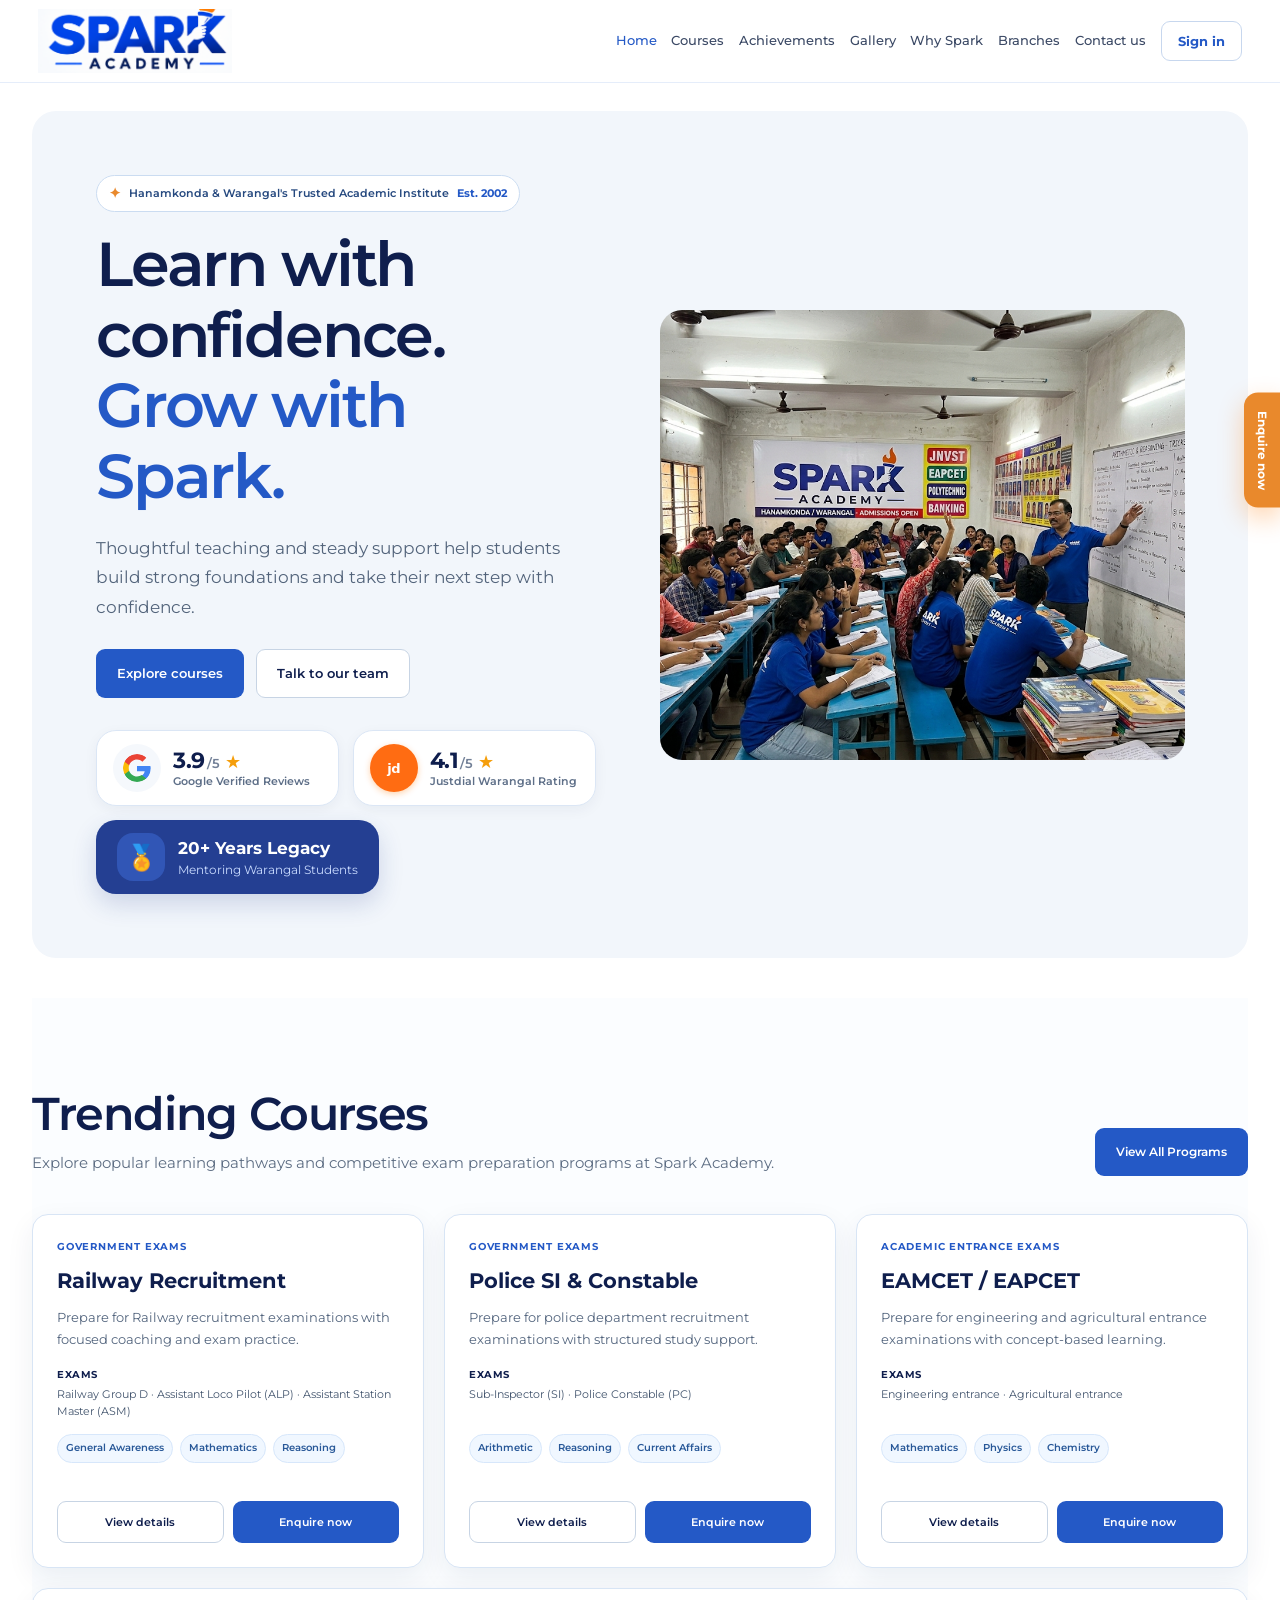
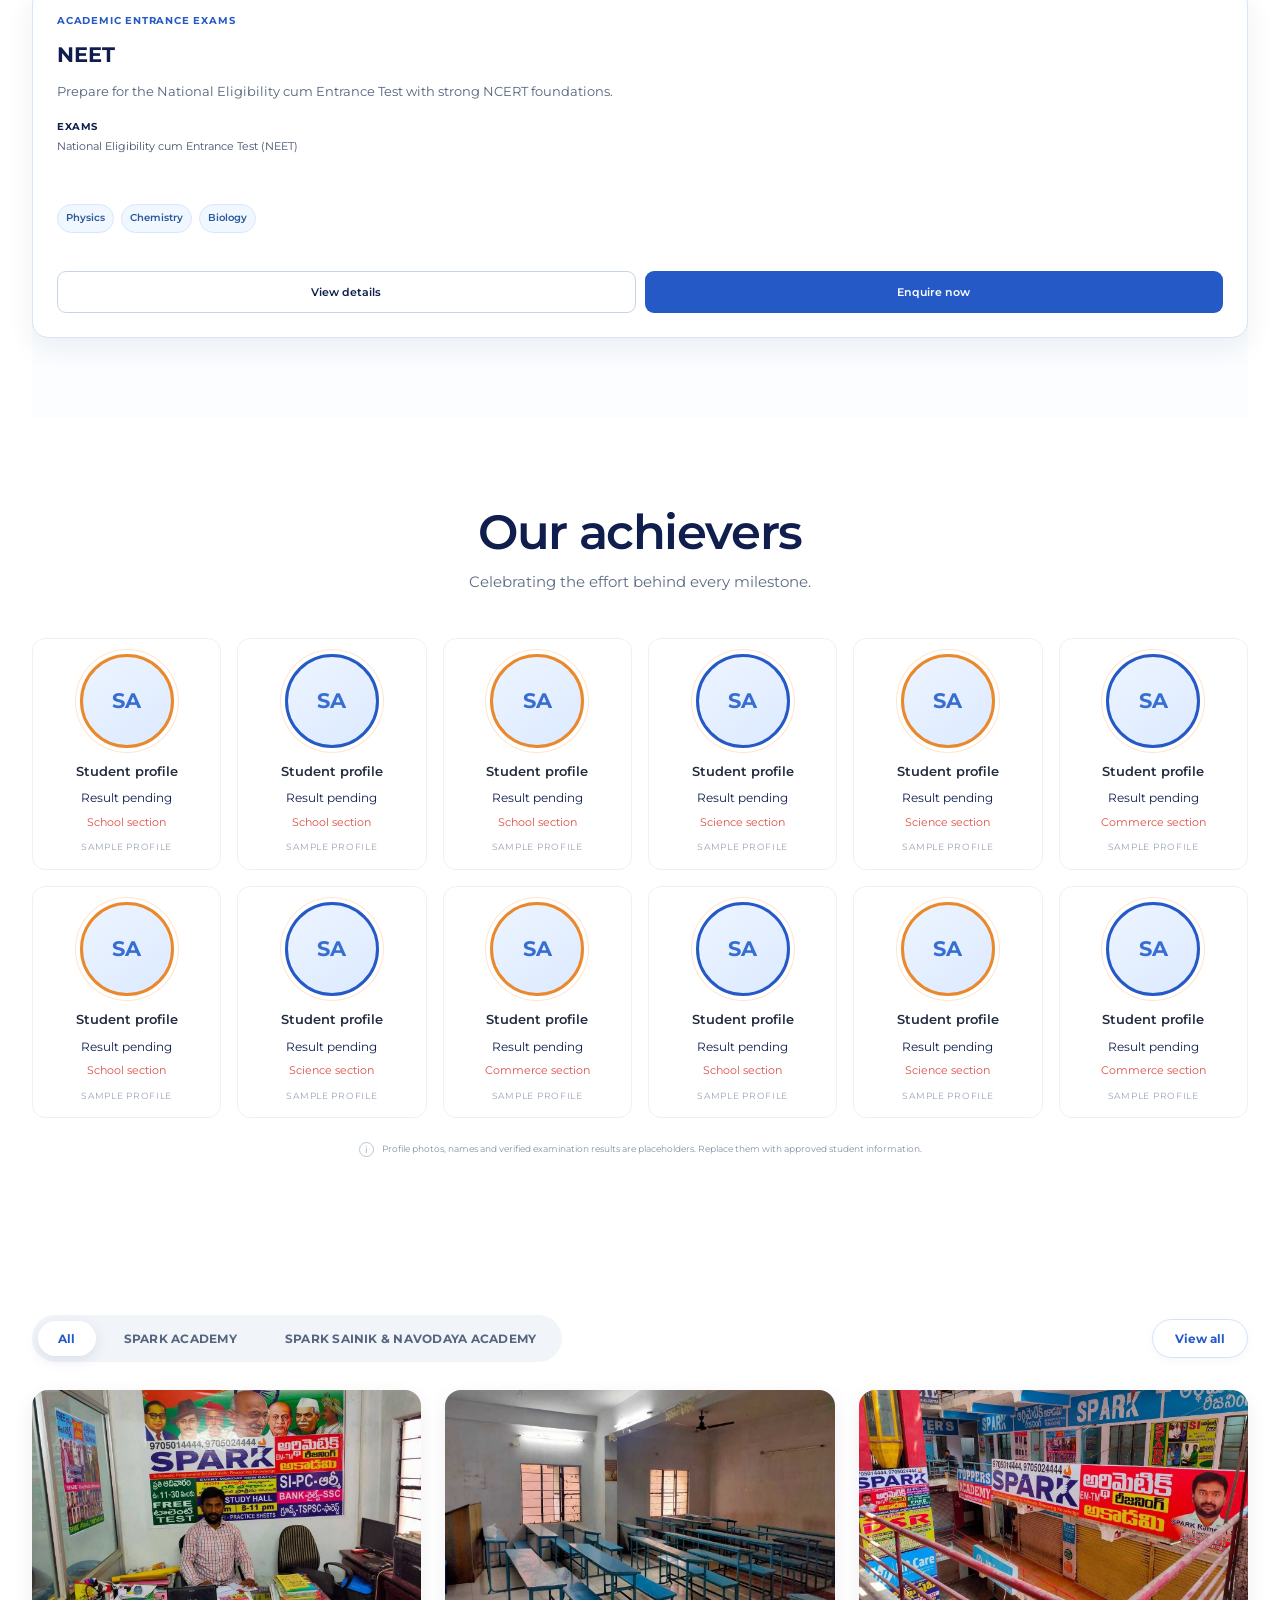
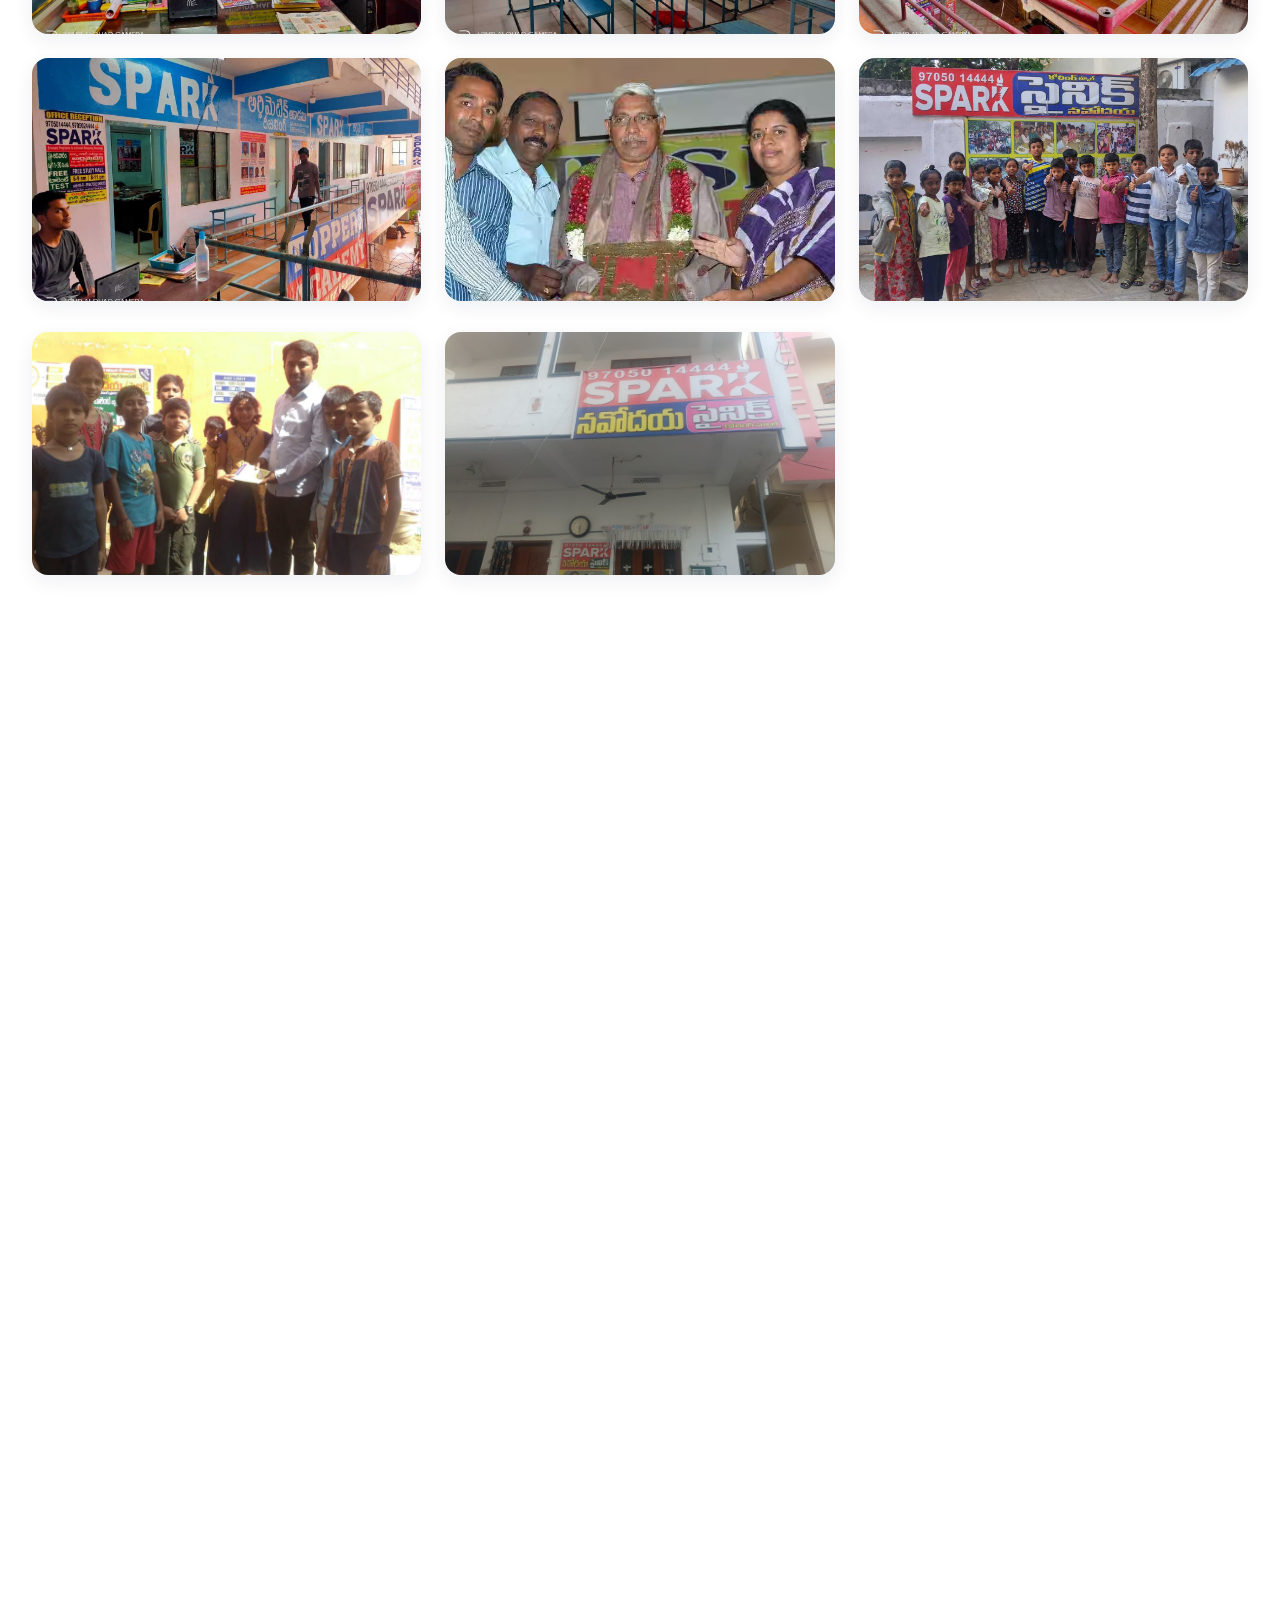
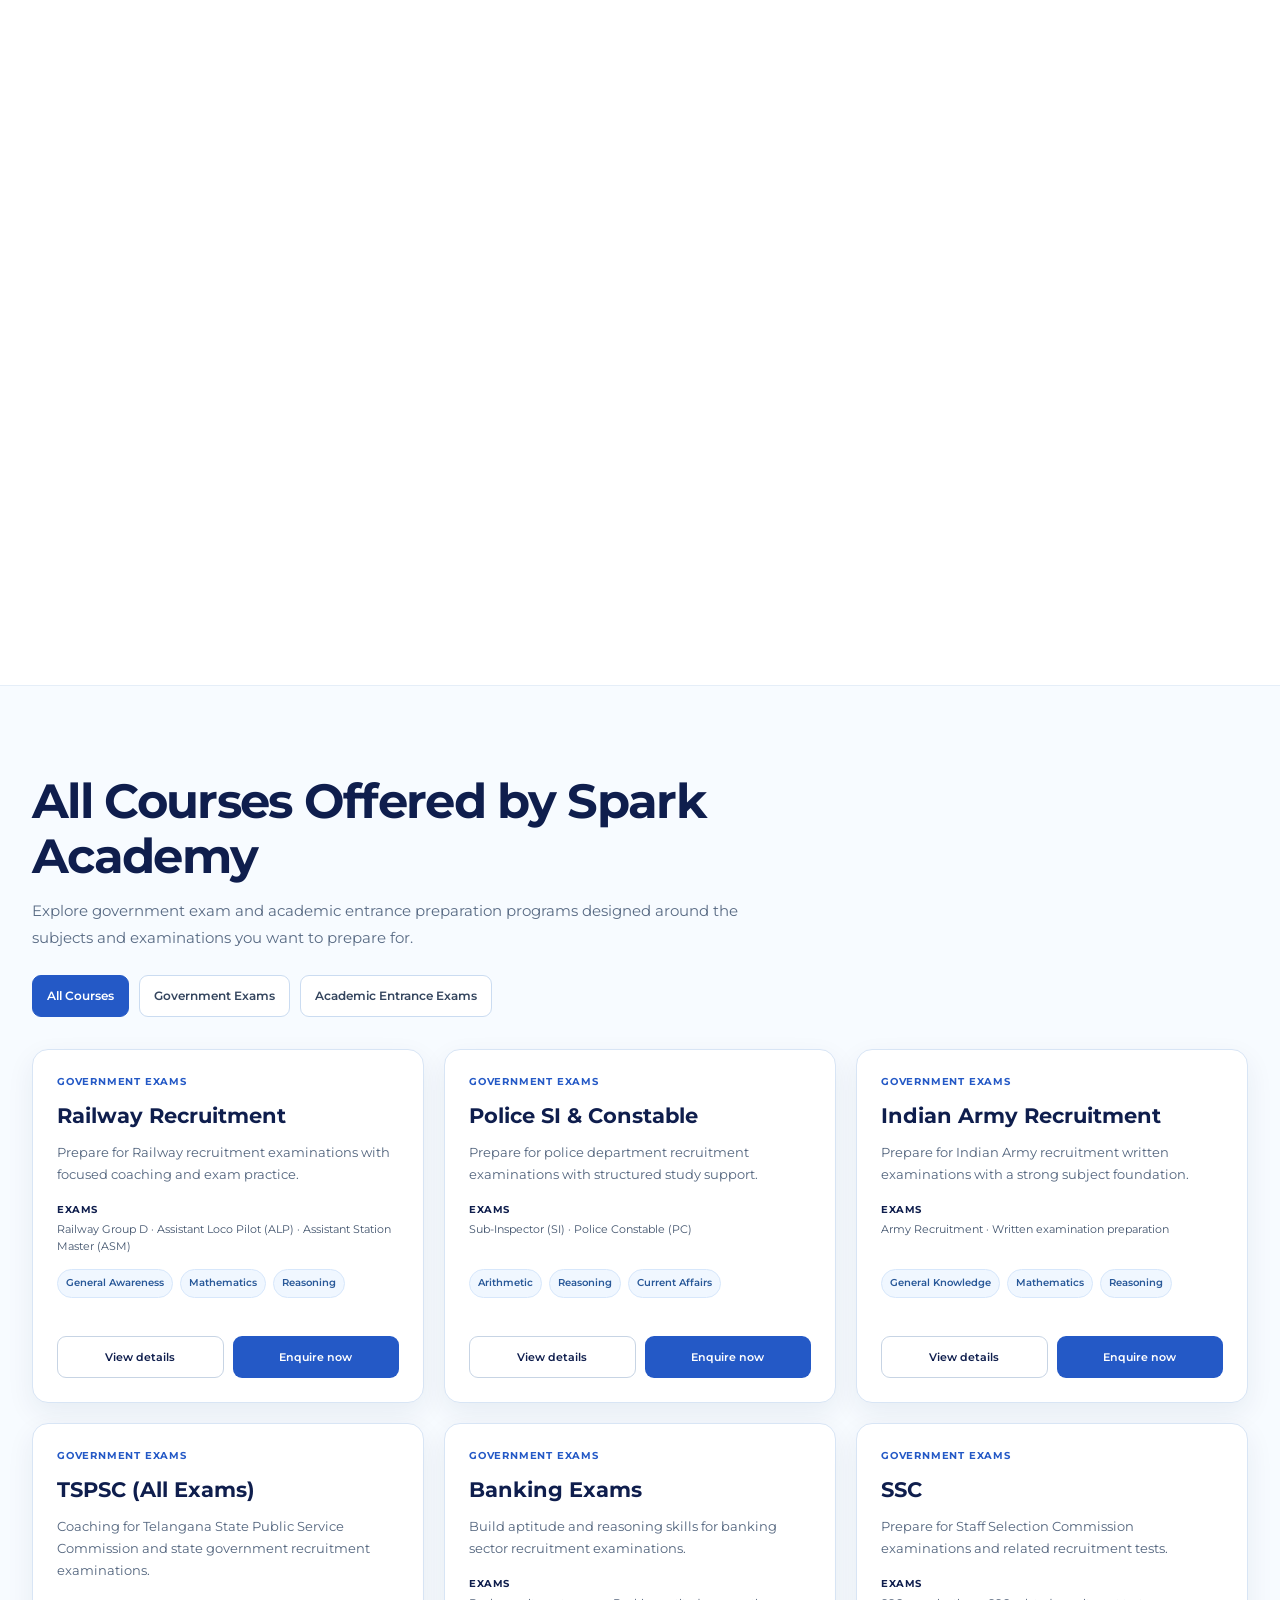
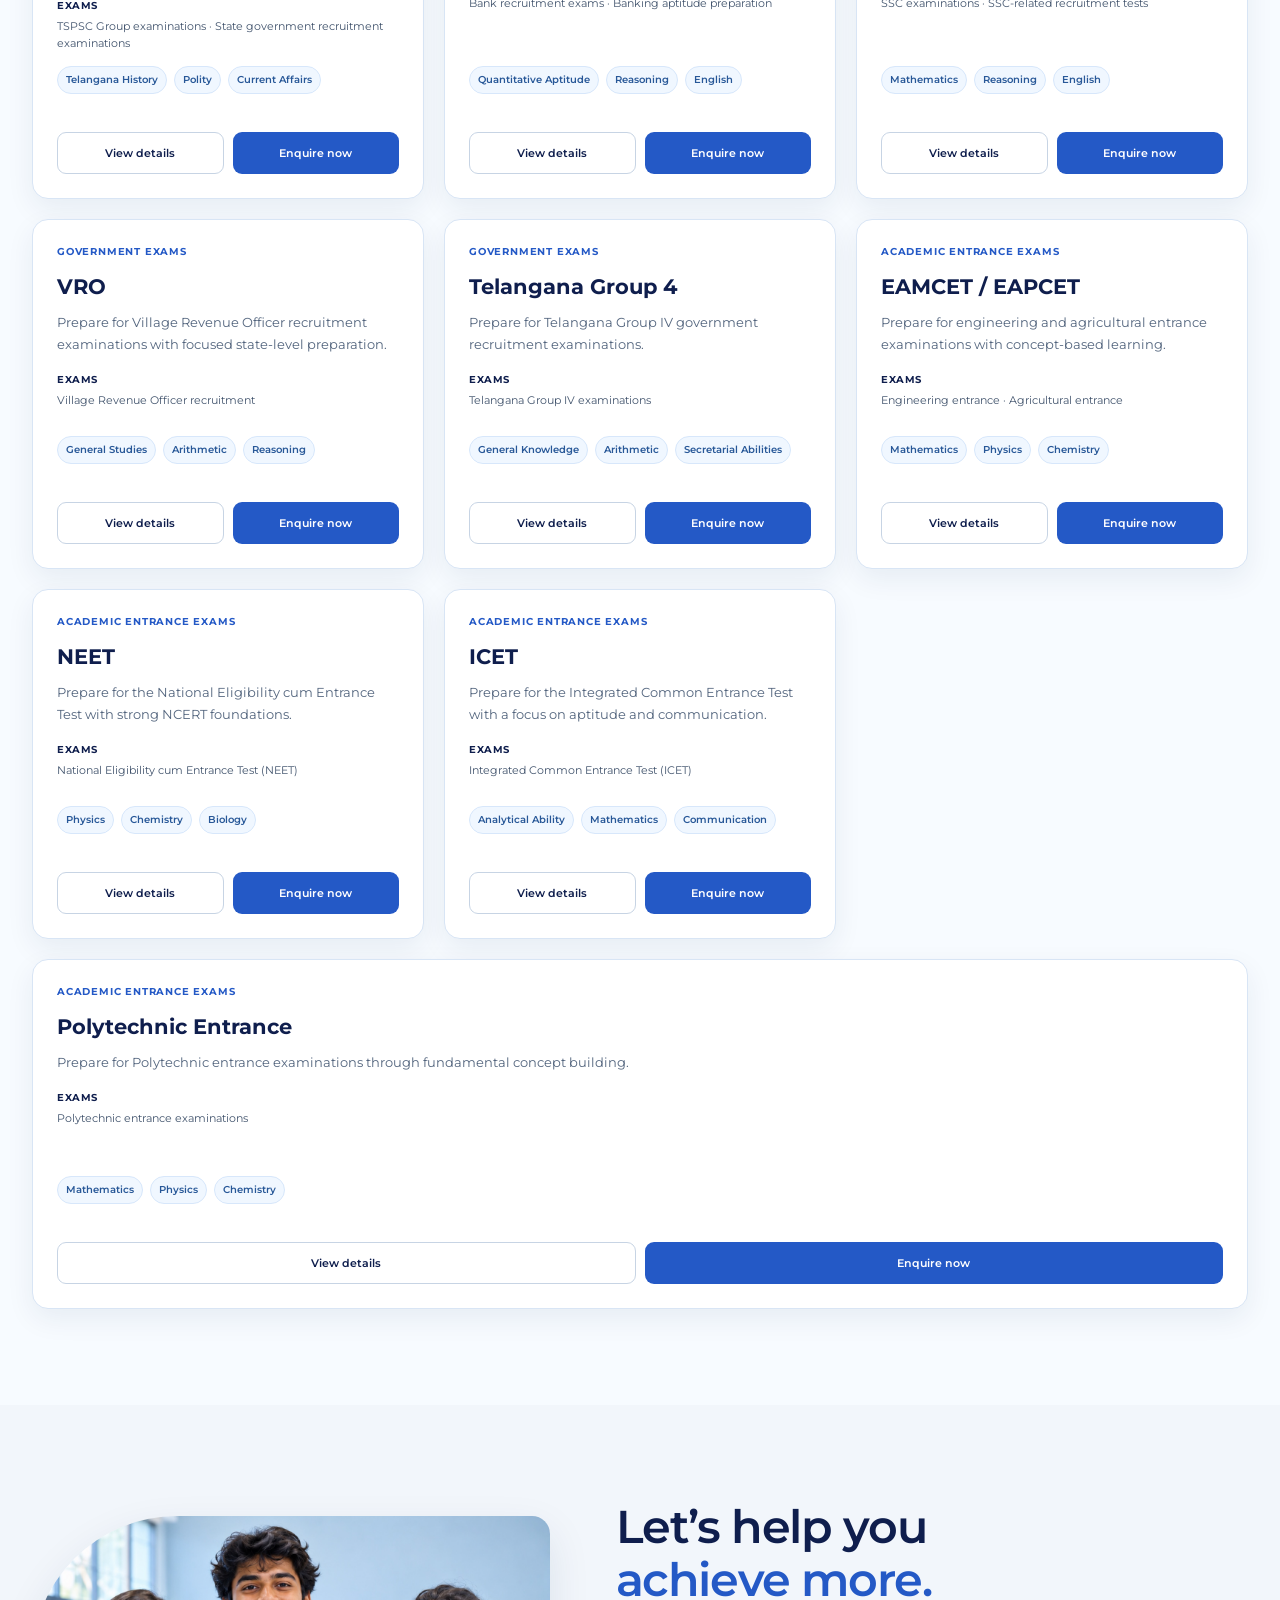
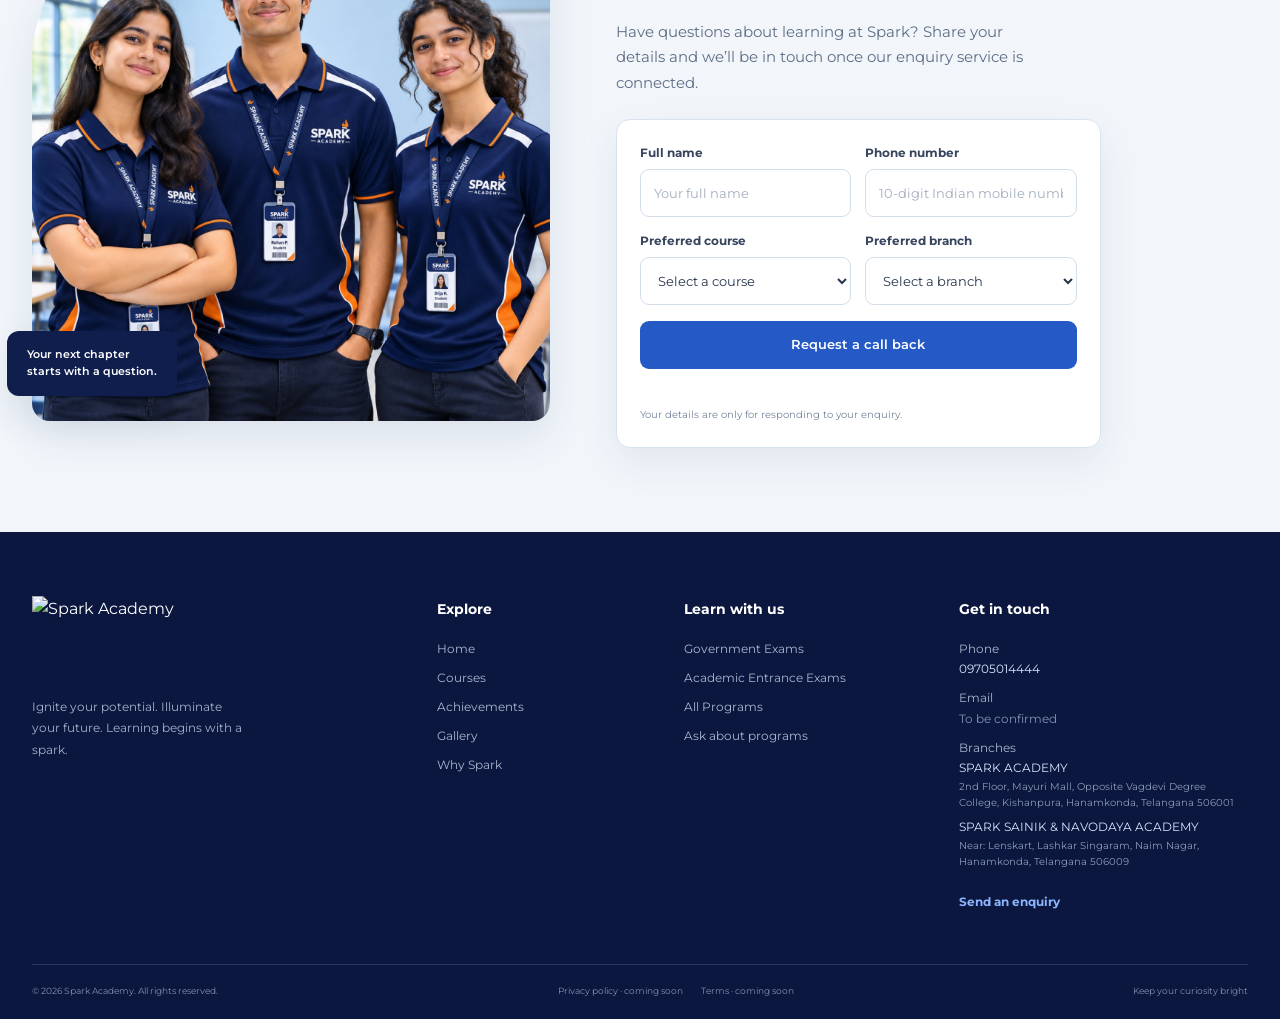
==== index.html @ 30a690b0 "Add files via upload" ====
<!doctype html>
<html lang="en">
  <head>
    <meta charset="UTF-8" />
    <meta name="viewport" content="width=device-width, initial-scale=1" />
    <meta name="theme-color" content="#ffffff" />
    <title>Spark Academy | Learn with Confidence</title>
    <meta name="description" content="Learn with confidence at Spark Academy. Explore student-focused learning options and connect with our team." />
    <meta property="og:title" content="Spark Academy | Learn with Confidence" />
    <meta property="og:description" content="A brighter path to learning starts here. Discover Spark Academy." />
    <meta property="og:type" content="website" />
    <meta property="og:image" content="assets/students.jpg" />
    <link rel="preconnect" href="https://fonts.googleapis.com" />
    <link rel="preconnect" href="https://fonts.gstatic.com" crossorigin />
    <link href="https://fonts.googleapis.com/css2?family=Montserrat:wght@400;500;600;700;800&display=swap" rel="stylesheet" />
    <link rel="icon" href="assets/favicon.png" type="image/png" />
    <link rel="stylesheet" href="styles.css" />
    <script type="application/ld+json">
      {"@context":"https://schema.org","@type":"EducationalOrganization","name":"Spark Academy","logo":"Spark_Academy_Logo_Kit/transparent.png","description":"An academy focused on student learning and academic growth."}
    </script>
  </head>
  <body>
    <a class="skip-link" href="#main">Skip to content</a>
    <header class="site-header" id="home">
      <div class="nav-wrap">
        <a class="brand" href="#home" aria-label="Spark Academy home"><img src="assets/spark-academy-logo.png" alt="Spark Academy" /></a>
        <button class="menu-toggle" type="button" aria-label="Open navigation" aria-expanded="false" aria-controls="primary-nav"><span></span><span></span><span></span></button>
        <nav class="primary-nav" id="primary-nav" aria-label="Primary navigation">
          <a href="#home" class="nav-link active">Home</a><a href="#courses" class="nav-link">Courses</a><a href="#achievements" class="nav-link">Achievements</a><a href="#gallery" class="nav-link">Gallery</a><a href="#why-spark" class="nav-link">Why Spark</a><a href="#branches" class="nav-link">Branches</a>
          <a href="#contact" class="nav-link">Contact us</a><a href="#" class="nav-signin">Sign in</a>
        </nav>
      </div>
    </header>

    <main id="main">
      <section class="hero section-shell" aria-labelledby="hero-title">
        <div class="hero-copy">
          <p class="home-trust-line"><span aria-hidden="true">✦</span> Hanamkonda &amp; Warangal's Trusted Academic Institute <strong>Est. 2002</strong></p>
          <h1 id="hero-title">Learn with confidence.<br /><span>Grow with Spark.</span></h1>
          <p class="hero-lede">Thoughtful teaching and steady support help students build strong foundations and take their next step with confidence.</p>
          <div class="hero-actions"><a class="button button-primary" href="#all-programs">Explore courses</a><a class="button button-secondary" href="#contact">Talk to our team</a></div>
          <div class="hero-social-proof">
            <div class="rating-badge" aria-label="Google reviews: 3.9 out of 5">
              <svg class="rating-icon" viewBox="0 0 24 24" width="26" height="26" aria-hidden="true">
                <path fill="#4285F4" d="M23.745 12.27c0-.7-.06-1.4-.19-2.07H12v4.51h6.6c-.29 1.52-1.14 2.8-2.4 3.65v3.03h3.88c2.27-2.09 3.665-5.17 3.665-9.12z"/>
                <path fill="#34A853" d="M12 24c3.24 0 5.95-1.08 7.93-2.92l-3.88-3.03c-1.08.72-2.45 1.16-4.05 1.16-3.12 0-5.77-2.1-6.72-4.93H1.25v3.13C3.26 21.36 7.33 24 12 24z"/>
                <path fill="#FBBC05" d="M5.28 14.28c-.25-.72-.38-1.49-.38-2.28s.13-1.56.38-2.28V6.59H1.25C.45 8.18 0 9.98 0 12s.45 3.82 1.25 5.41l4.03-3.13z"/>
                <path fill="#EA4335" d="M12 4.75c1.77 0 3.35.61 4.6 1.8l3.42-3.42C17.95 1.19 15.24 0 12 0 7.33 0 3.26 2.64 1.25 6.59l4.03 3.13c.95-2.83 3.6-4.97 6.72-4.97z"/>
              </svg>
              <div class="rating-details">
                <div class="rating-score-row">
                  <strong>3.9</strong><span class="rating-scale">/5</span>
                  <span class="rating-star">★</span>
                </div>
                <small>Google Verified Reviews</small>
              </div>
            </div>

            <div class="rating-badge" aria-label="Justdial rating: 4.1 out of 5">
              <span class="rating-icon jd-badge" aria-hidden="true">
                <span class="jd-text">jd</span>
              </span>
              <div class="rating-details">
                <div class="rating-score-row">
                  <strong>4.1</strong><span class="rating-scale">/5</span>
                  <span class="rating-star">★</span>
                </div>
                <small>Justdial Warangal Rating</small>
              </div>
            </div>
            <div class="legacy-badge" aria-label="20 plus years legacy mentoring Warangal students"><span class="legacy-icon" aria-hidden="true">🏅</span><div><strong>20+ Years Legacy</strong><small>Mentoring Warangal Students</small></div></div>
          </div>
        </div>
        <div class="hero-visual"><img class="hero-photo" src="assets/home-classroom.png" alt="Spark Academy teacher guiding students in a classroom" fetchpriority="high" /></div>
      </section>

      <section class="section section-courses" id="courses" aria-labelledby="courses-title">
        <div class="section-head"><div><h2 id="courses-title">Trending Courses</h2><p>Explore popular learning pathways and competitive exam preparation programs at Spark Academy.</p></div><a class="button button-primary course-view-all" href="#all-programs">View All Programs</a></div>
        <div class="course-grid" id="trending-courses" aria-live="polite"></div>
      </section>

      <section class="achievement-section" id="achievements" aria-labelledby="achievements-title">
        <div class="section"><div class="achievement-title"><h2 id="achievements-title">Our achievers</h2><p>Celebrating the effort behind every milestone.</p></div>
          <div class="achiever-grid">
            <article class="achiever-card"><span class="profile-placeholder">SA</span><strong>Student profile</strong><span class="result-placeholder">Result pending</span><small>School section</small><em>Sample profile</em></article>
            <article class="achiever-card"><span class="profile-placeholder">SA</span><strong>Student profile</strong><span class="result-placeholder">Result pending</span><small>School section</small><em>Sample profile</em></article>
            <article class="achiever-card"><span class="profile-placeholder">SA</span><strong>Student profile</strong><span class="result-placeholder">Result pending</span><small>School section</small><em>Sample profile</em></article>
            <article class="achiever-card"><span class="profile-placeholder">SA</span><strong>Student profile</strong><span class="result-placeholder">Result pending</span><small>Science section</small><em>Sample profile</em></article>
            <article class="achiever-card"><span class="profile-placeholder">SA</span><strong>Student profile</strong><span class="result-placeholder">Result pending</span><small>Science section</small><em>Sample profile</em></article>
            <article class="achiever-card"><span class="profile-placeholder">SA</span><strong>Student profile</strong><span class="result-placeholder">Result pending</span><small>Commerce section</small><em>Sample profile</em></article>
            <article class="achiever-card"><span class="profile-placeholder">SA</span><strong>Student profile</strong><span class="result-placeholder">Result pending</span><small>School section</small><em>Sample profile</em></article>
            <article class="achiever-card"><span class="profile-placeholder">SA</span><strong>Student profile</strong><span class="result-placeholder">Result pending</span><small>Science section</small><em>Sample profile</em></article>
            <article class="achiever-card"><span class="profile-placeholder">SA</span><strong>Student profile</strong><span class="result-placeholder">Result pending</span><small>Commerce section</small><em>Sample profile</em></article>
            <article class="achiever-card"><span class="profile-placeholder">SA</span><strong>Student profile</strong><span class="result-placeholder">Result pending</span><small>School section</small><em>Sample profile</em></article>
            <article class="achiever-card"><span class="profile-placeholder">SA</span><strong>Student profile</strong><span class="result-placeholder">Result pending</span><small>Science section</small><em>Sample profile</em></article>
            <article class="achiever-card"><span class="profile-placeholder">SA</span><strong>Student profile</strong><span class="result-placeholder">Result pending</span><small>Commerce section</small><em>Sample profile</em></article>
          </div><p class="data-note"><span>i</span> Profile photos, names and verified examination results are placeholders. Replace them with approved student information.</p>
        </div>
      </section>

      <section class="section gallery-section" id="gallery" aria-label="Spark Academy gallery">
        <div class="gallery-toolbar"><div class="gallery-filters" role="group" aria-label="Filter gallery"><button class="filter-button active" data-filter="all">All</button><button class="filter-button" data-filter="spark-academy">SPARK ACADEMY</button><button class="filter-button" data-filter="sainik-navodaya">SPARK SAINIK &amp; NAVODAYA ACADEMY</button></div><button class="view-all-gallery" type="button" data-filter="all" aria-label="View all gallery images">View all</button></div>
        <div class="gallery-grid gallery-branch-grid">
          <button class="gallery-item" data-category="spark-academy" data-image="assets/Gallery/SA/1.avif" data-caption="Spark Academy"><img src="assets/Gallery/SA/1.avif" alt="Spark Academy gallery image 1" loading="lazy" /></button>
          <button class="gallery-item" data-category="spark-academy" data-image="assets/Gallery/SA/2.avif" data-caption="Spark Academy"><img src="assets/Gallery/SA/2.avif" alt="Spark Academy gallery image 2" loading="lazy" /></button>
          <button class="gallery-item" data-category="spark-academy" data-image="assets/Gallery/SA/3.jpg" data-caption="Spark Academy"><img src="assets/Gallery/SA/3.jpg" alt="Spark Academy gallery image 3" loading="lazy" /></button>
          <button class="gallery-item" data-category="spark-academy" data-image="assets/Gallery/SA/4.avif" data-caption="Spark Academy"><img src="assets/Gallery/SA/4.avif" alt="Spark Academy gallery image 4" loading="lazy" /></button>
          <button class="gallery-item" data-category="spark-academy" data-image="assets/Gallery/SA/5.avif" data-caption="Spark Academy"><img src="assets/Gallery/SA/5.avif" alt="Spark Academy gallery image 5" loading="lazy" /></button>
          <button class="gallery-item" data-category="sainik-navodaya" data-image="assets/Gallery/SN/1.avif" data-caption="Spark Sainik &amp; Navodaya Academy"><img src="assets/Gallery/SN/1.avif" alt="Spark Sainik and Navodaya Academy gallery image 1" loading="lazy" /></button>
          <button class="gallery-item" data-category="sainik-navodaya" data-image="assets/Gallery/SN/2.avif" data-caption="Spark Sainik &amp; Navodaya Academy"><img src="assets/Gallery/SN/2.avif" alt="Spark Sainik and Navodaya Academy gallery image 2" loading="lazy" /></button>
          <button class="gallery-item" data-category="sainik-navodaya" data-image="assets/Gallery/SN/3.avif" data-caption="Spark Sainik &amp; Navodaya Academy"><img src="assets/Gallery/SN/3.avif" alt="Spark Sainik and Navodaya Academy gallery image 3" loading="lazy" /></button>
        </div>
      </section>

      <section class="section why-section" id="why-spark" aria-labelledby="why-title">
        <div class="why-photo-wrap"><img src="assets/classroom.jpg" alt="An Indian teacher helping students work through a lesson" loading="lazy" /><div class="photo-caption"><div><strong>Learning, together</strong><small>Space to ask. Support to grow.</small></div></div><div class="photo-outline" aria-hidden="true"></div></div>
        <div class="why-copy"><h2 id="why-title">Why Choose<br /><em>Spark Academy?</em></h2><p class="why-lede">Learning works best when students feel supported. We make space for questions, clear explanations, and progress that lasts. Academy-specific details can be added as they are confirmed.</p><div class="feature-grid"><article><div><h3>Experienced faculty</h3><p>Guidance from educators who care about every learner.</p></div></article><article><div><h3>Student-focused learning</h3><p>Space for different questions, strengths and goals.</p></div></article><article><div><h3>Concept-led teaching</h3><p>Build understanding that lasts beyond the classroom.</p></div></article><article><div><h3>Individual attention</h3><p>Encouragement to keep moving, one step at a time.</p></div></article><article><div><h3>Regular assessments</h3><p>Thoughtful check-ins that help learners see progress.</p></div></article><article><div><h3>Performance tracking</h3><p>Keep learning goals and progress in view.</p></div></article><article><div><h3>Supportive environment</h3><p>A welcoming community where students can thrive.</p></div></article><article><div><h3>Focus on student success</h3><p>Encouragement for each learner's next step.</p></div></article></div><a class="button button-primary" href="#contact">Discover our academy</a></div>
      </section>

      <section class="branches-section" id="branches" aria-labelledby="branches-title"><div class="section branches-inner"><div class="section-head"><div><h2 id="branches-title">Find your Spark</h2><p>Select a branch to view its address, hours, phone number and directions.</p></div></div>
        <div class="branch-layout"><div class="map-card"><iframe id="branch-map" title="Map for SPARK ACADEMY, Hanamkonda" src="https://maps.google.com/maps?q=SPARK+ACADEMY%2C+2nd+Floor%2C+Mayuri+Mall%2C+Opposite+Vagdevi+Degree+College%2C+Kishanpura%2C+Hanamkonda%2C+Telangana+506001&amp;t=&amp;z=17&amp;ie=UTF8&amp;iwloc=&amp;output=embed" loading="lazy" referrerpolicy="no-referrer-when-downgrade" allowfullscreen></iframe><div class="map-label"><small id="map-branch-kicker">BRANCH 01</small><strong id="map-branch-name">SPARK ACADEMY</strong></div><a class="map-overlay-note" id="map-link" href="https://maps.app.goo.gl/TscFoT3Ga7LkWBci8" target="_blank" rel="noopener noreferrer" title="Open SPARK ACADEMY in Google Maps"><span class="map-dot"></span><span id="map-address">2nd Floor, Mayuri Mall, Hanamkonda</span> <span style="margin-left:4px">↗</span></a></div>
          <div class="branch-details"><div class="branch-tabs" role="tablist" aria-label="Choose a branch"><button class="branch-tab active" id="branch-tab-1" role="tab" aria-selected="true" aria-controls="branch-panel" data-branch="0"><span>01</span> SPARK ACADEMY</button><button class="branch-tab" id="branch-tab-2" role="tab" aria-selected="false" aria-controls="branch-panel" data-branch="1"><span>02</span> SPARK SAINIK &amp; NAVODAYA ACADEMY</button></div><div class="branch-panel" id="branch-panel" role="tabpanel" aria-labelledby="branch-tab-1"><span class="branch-label">Selected location</span><h3 id="branch-name">SPARK ACADEMY</h3><p class="branch-address" id="branch-address">2nd Floor, Mayuri Mall, Opposite Vagdevi Degree College, Kishanpura, Hanamkonda, Telangana 506001</p><div class="branch-meta"><div><div><small>Phone</small><strong id="branch-phone">09705014444</strong></div></div><div><div><small>Hours</small><strong id="branch-hours">6:00 PM – 8:30 PM</strong></div></div><div><div><small>Facilities</small><strong id="branch-facilities">Classroom Coaching, Entrance Exam Preparation &amp; Guidance</strong></div></div></div><div class="branch-actions"><a class="button button-primary" id="directions-link" href="https://maps.app.goo.gl/TscFoT3Ga7LkWBci8" target="_blank" rel="noopener noreferrer">Get directions</a><a class="text-link" id="branch-call-link" href="tel:+919705014444">Call this branch</a></div><p class="placeholder-note">Hours and contact details are shown as supplied by Spark Academy.</p></div></div>
        </div></div></section>

      <section class="all-programs-section" id="all-programs" aria-labelledby="all-programs-title"><div class="section"><div class="all-programs-head"><h2 id="all-programs-title">All Courses Offered by Spark Academy</h2><p>Explore government exam and academic entrance preparation programs designed around the subjects and examinations you want to prepare for.</p><div class="course-filters" role="group" aria-label="Filter courses"><button class="course-filter active" data-course-filter="all">All Courses</button><button class="course-filter" data-course-filter="Government Exams">Government Exams</button><button class="course-filter" data-course-filter="Academic Entrance Exams">Academic Entrance Exams</button></div></div><div class="course-grid all-course-grid" id="all-courses" aria-live="polite"></div></div></section>

      <section class="contact-section" id="contact" aria-labelledby="contact-title"><div class="section contact-inner"><div class="contact-visual"><img src="assets/contact-students.jpg?v=2" alt="Two female students and one male student wearing Spark Academy navy uniforms with orange trim and chest logos" loading="lazy" /><div class="contact-quote"><p>Your next chapter<br />starts with a question.</p></div></div><div class="contact-content"><h2 id="contact-title">Let’s help you<br /><em>achieve more.</em></h2><p>Have questions about learning at Spark? Share your details and we’ll be in touch once our enquiry service is connected.</p><form id="enquiry-form" novalidate>
          <label class="field"><span>Full name</span><input type="text" name="name" placeholder="Your full name" autocomplete="name" required minlength="2" /></label>
          <label class="field"><span>Phone number</span><input type="tel" name="phone" placeholder="10-digit Indian mobile number" autocomplete="tel" inputmode="tel" required /></label>
          <label class="field"><span>Preferred course</span><select name="course" id="preferred-course" required><option value="">Select a course</option></select></label>
          <label class="field"><span>Preferred branch</span><select name="branch" required><option value="">Select a branch</option><option value="spark-academy">SPARK ACADEMY · Mayuri Mall</option><option value="sainik-navodaya">SPARK SAINIK &amp; NAVODAYA ACADEMY · Naim Nagar</option></select></label>
          <button class="button button-primary submit-button" type="submit"><span>Request a call back</span></button><p class="form-status" id="form-status" role="status" aria-live="polite"></p><small class="form-privacy">Your details are only for responding to your enquiry.</small>
        </form></div></div></section>
    </main>

    <footer class="site-footer"><div class="footer-main section"><div class="footer-brand"><a href="#home"><img src="Spark_Academy_Logo_Kit/Invert-transparent.png" alt="Spark Academy" /></a><p>Ignite your potential. Illuminate your future. Learning begins with a spark.</p></div><div class="footer-col"><h3>Explore</h3><a href="#home">Home</a><a href="#courses">Courses</a><a href="#achievements">Achievements</a><a href="#gallery">Gallery</a><a href="#why-spark">Why Spark</a></div><div class="footer-col"><h3>Learn with us</h3><a href="#all-programs">Government Exams</a><a href="#all-programs">Academic Entrance Exams</a><a href="#all-programs">All Programs</a><a href="#contact">Ask about programs</a></div><div class="footer-col footer-contact"><h3>Get in touch</h3><p>Phone <span><a href="tel:+919705014444">09705014444</a></span></p><p>Email <span>To be confirmed</span></p><p>Branches <span><a href="https://maps.app.goo.gl/TscFoT3Ga7LkWBci8" target="_blank" rel="noopener noreferrer">SPARK ACADEMY</a><small>2nd Floor, Mayuri Mall, Opposite Vagdevi Degree College, Kishanpura, Hanamkonda, Telangana 506001</small><a href="https://maps.app.goo.gl/YpjZ6mbHEwefvYYW9" target="_blank" rel="noopener noreferrer">SPARK SAINIK &amp; NAVODAYA ACADEMY</a><small>Near: Lenskart, Lashkar Singaram, Naim Nagar, Hanamkonda, Telangana 506009</small></span></p><a class="footer-enquire" href="#contact">Send an enquiry</a></div></div><div class="footer-bottom section"><span>© <span id="copyright-year">2026</span> Spark Academy. All rights reserved.</span><div><a href="#contact" title="Privacy policy details to be added">Privacy policy · coming soon</a><a href="#contact" title="Terms and conditions to be added">Terms · coming soon</a></div><span class="footer-tagline">Keep your curiosity bright</span></div></footer>

    <a class="floating-enquire" href="#contact" aria-label="Enquire with Spark Academy">Enquire now</a>
    <div class="lightbox" id="lightbox" aria-hidden="true"><button class="lightbox-close" aria-label="Close image viewer">×</button><button class="lightbox-prev" aria-label="Previous image">‹</button><figure><img src="" alt="" /><figcaption></figcaption></figure><button class="lightbox-next" aria-label="Next image">›</button></div>
    <script src="course-data.js"></script>
    <script src="script.js?v=5" defer></script>
  </body>
</html>
---- styles.css ----
:root{--blue:#1565ff;--blue2:#3b82f6;--navy:#0f1e4d;--ink:#172340;--muted:#65728e;--orange:#ff7a00;--pale:#eaf3ff;--line:#dce7f8;--white:#fff;--shadow:0 20px 60px rgba(15,30,77,.1);--font:'Montserrat',sans-serif}*{box-sizing:border-box}html{scroll-behavior:smooth;scroll-padding-top:88px;overflow-x:clip}body{margin:0;background:#fff;color:var(--ink);font:400 15px/1.7 var(--font);overflow-x:hidden}img{max-width:100%;display:block}a{color:inherit;text-decoration:none}button,input,select{font:inherit}.section,.section-shell{width:min(1180px,calc(100% - 56px));margin-inline:auto}.skip-link{position:absolute;top:-60px;left:20px;background:var(--navy);color:white;padding:10px 16px;z-index:100}.skip-link:focus{top:10px}.site-header{position:sticky;top:0;z-index:30;background:rgba(255,255,255,.94);backdrop-filter:blur(16px);border-bottom:1px solid rgba(220,231,248,.75)}.nav-wrap{width:min(1300px,calc(100% - 48px));height:82px;margin:auto;display:flex;align-items:center;justify-content:space-between}.brand img{width:196px;height:auto}.primary-nav{display:flex;align-items:center;gap:clamp(15px,2.2vw,32px)}.nav-link{font-size:12px;font-weight:600;color:#3b4965;transition:color .2s}.nav-link:hover,.nav-link.active{color:var(--blue)}.nav-contact{background:var(--blue);color:#fff;border-radius:999px;padding:12px 18px;font-size:12px;font-weight:700;box-shadow:0 8px 18px rgba(21,101,255,.2)}.nav-contact span{margin-left:8px}.menu-toggle{display:none;border:0;background:transparent;padding:10px}.hero{min-height:640px;position:relative;display:grid;grid-template-columns:.93fr 1.07fr;align-items:center;padding-top:55px;padding-bottom:84px}.hero-copy{position:relative;z-index:2;padding:14px 0 30px}.eyebrow{display:inline-flex;gap:9px;align-items:center;color:var(--blue);font-size:10px;letter-spacing:.13em;text-transform:uppercase;font-weight:700}.eyebrow-dot{width:7px;height:7px;border-radius:50%;background:var(--orange);box-shadow:0 0 0 5px rgba(255,122,0,.12)}h1,h2,h3,p{margin-top:0}.hero h1{font-size:clamp(42px,5.25vw,68px);line-height:1.13;letter-spacing:-.055em;margin:22px 0 20px;color:var(--navy);font-weight:700}.hero h1 span{color:var(--blue)}.hero-lede{max-width:525px;color:#56637c;line-height:1.9;font-size:14px}.hero-actions{display:flex;gap:12px;align-items:center;margin-top:28px}.button{display:inline-flex;align-items:center;justify-content:center;gap:14px;border:1px solid transparent;border-radius:999px;padding:14px 21px;min-height:48px;font-size:11px;font-weight:700;transition:transform .2s,box-shadow .2s,background .2s;cursor:pointer}.button:hover{transform:translateY(-2px);box-shadow:0 12px 22px rgba(15,30,77,.14)}.button-primary{background:var(--blue);color:#fff;box-shadow:0 8px 20px rgba(21,101,255,.18)}.button-primary:hover{background:#0754ee}.button-secondary{border-color:var(--line);background:#fff;color:var(--navy)}.button-white{background:#fff;color:var(--navy)}.hero-points{display:flex;gap:24px;margin-top:34px;color:#62708a;font-size:10px;font-weight:600}.hero-points>div{display:flex;align-items:center;gap:8px}.point-icon{color:var(--blue);font-size:15px}.point-icon.orange{color:var(--orange)}.hero-visual{height:460px;position:relative;margin-left:-15px}.hero-photo{position:absolute;right:0;top:12px;width:100%;height:420px;object-fit:cover;object-position:center;border-radius:180px 24px 120px 24px;box-shadow:var(--shadow)}.hero-visual:before{content:"";position:absolute;inset:-24px -25px 5px 65px;border:1px solid #cfe0ff;border-radius:190px 28px 130px 28px;transform:rotate(2deg)}.hero-sun{position:absolute;right:-30px;top:-12px;width:96px;height:96px;border-radius:50%;background:linear-gradient(140deg,#ffdfb9,#fff3e6);z-index:-1}.hero-sticker{position:absolute;top:38px;left:18px;width:134px;padding:14px 12px;background:#fff;border-radius:16px;box-shadow:0 12px 34px rgba(15,30,77,.15);transform:rotate(-5deg);text-align:center}.hero-sticker img{width:100px;margin:auto auto 7px}.hero-sticker span{display:block;font-size:8px;letter-spacing:.06em;color:var(--navy);font-weight:700}.hero-note{position:absolute;right:-15px;bottom:16px;display:flex;gap:11px;align-items:center;background:#fff;border:1px solid var(--line);border-radius:15px;padding:13px 17px;box-shadow:0 12px 35px rgba(15,30,77,.12)}.note-mark{background:#fff4e9;color:var(--orange);border-radius:10px;padding:8px 10px}.hero-note strong,.hero-note small{display:block}.hero-note strong{font-size:10px}.hero-note small{font-size:8px;color:var(--muted);margin-top:2px}.hero-bottom{position:absolute;bottom:20px;left:0;right:0;display:flex;justify-content:space-between;color:#8793a8;text-transform:uppercase;letter-spacing:.14em;font-size:8px}.hero-bottom b{color:var(--orange);font-size:14px;margin-left:7px}.intro-strip{background:#f6f9ff;border-block:1px solid #eaf0fb}.strip-inner{min-height:80px;width:min(900px,calc(100% - 50px));margin:auto;display:flex;align-items:center;justify-content:space-between;gap:16px}.strip-inner p{margin:0;color:#45516c;font-size:12px;font-weight:600}.strip-flame{color:var(--orange);font-size:20px}.section-courses{padding-top:105px;padding-bottom:98px}.section-head{display:flex;align-items:end;justify-content:space-between;gap:30px;margin-bottom:38px}.section-head h2,.achievement-heading h2,.contact-content h2,.why-copy h2{font-size:clamp(32px,4vw,46px);letter-spacing:-.045em;line-height:1.15;color:var(--navy);margin:10px 0}.section-head p{margin-bottom:0;color:var(--muted);font-size:13px}.text-link{font-size:11px;font-weight:700;color:var(--blue);white-space:nowrap}.text-link span{margin-left:8px}.course-grid{display:grid;grid-template-columns:repeat(3,1fr);gap:18px}.course-card{border:1px solid var(--line);border-radius:18px;overflow:hidden;background:#fff;transition:transform .25s,box-shadow .25s}.course-card:hover{transform:translateY(-5px);box-shadow:var(--shadow)}.course-art{height:185px;position:relative;overflow:hidden;display:flex;align-items:center;justify-content:center}.course-art:before,.course-art:after{content:"";position:absolute;border:1px solid rgba(255,255,255,.25);border-radius:50%;width:220px;height:220px;right:-28px;top:-80px}.course-art:after{width:145px;height:145px;right:42px;top:30px}.art-school{background:#e4f0ff;color:#1565ff}.art-science{background:#fff0df;color:#dd6900}.art-commerce{background:#e6ebff;color:#172d70}.art-school .art-spark{font-size:87px;line-height:1;position:absolute;top:30px;left:68px;color:#3980ff}.art-school .art-book{position:absolute;right:78px;bottom:22px;font-size:76px;transform:rotate(-18deg);color:#a9caff}.course-art small{position:absolute;left:24px;bottom:17px;font-size:8px;letter-spacing:.16em;font-weight:700}.atom{font-size:88px;font-weight:400;line-height:1}.atom-orbit{position:absolute;width:145px;height:44px;border:1px solid #f4a754;border-radius:50%;transform:rotate(-36deg)}.chart-bars{height:82px;display:flex;align-items:end;gap:10px}.chart-bars i{display:block;width:14px;border-radius:5px 5px 0 0;background:#a6b7ef;height:45%}.chart-bars i:nth-child(2){height:72%}.chart-bars i:nth-child(3){height:58%}.chart-bars i:nth-child(4){height:100%;background:#6584df}.chart-line{font-size:38px;position:absolute;right:82px;top:41px;color:#ff7a00}.course-body{padding:22px}.card-kicker{color:var(--blue);font-size:8px;letter-spacing:.08em;text-transform:uppercase;font-weight:700}.course-body h3{font-size:17px;color:var(--navy);margin:8px 0}.course-body p{min-height:52px;color:var(--muted);font-size:11px;line-height:1.75}.tag-row{display:flex;gap:7px;margin:15px 0 18px}.tag-row span{font-size:8px;color:#52617d;background:#f2f6fc;padding:5px 9px;border-radius:20px}.course-link{font-size:10px;font-weight:700;color:var(--navy);display:flex;justify-content:space-between;border-top:1px solid #eef2f8;padding-top:13px}.course-link span{color:var(--blue);font-size:16px;line-height:1}.data-note{display:flex;align-items:center;gap:8px;margin:19px 0 0;color:#8490a5;font-size:9px}.data-note span{width:15px;height:15px;display:grid;place-items:center;border:1px solid #b8c5d8;border-radius:50%;font-size:9px;flex:none}.achievement-band{background:var(--navy);color:#fff;position:relative;overflow:hidden}.achievement-band:after{content:"";position:absolute;width:500px;height:500px;border:1px solid rgba(255,255,255,.07);border-radius:50%;right:-120px;top:-290px;box-shadow:0 0 0 45px rgba(255,255,255,.025),0 0 0 95px rgba(255,255,255,.02)}.achievement-inner{display:grid;grid-template-columns:1fr .85fr;gap:95px;align-items:center;padding-block:76px;position:relative;z-index:1}.eyebrow-light{color:#9bbcff}.achievement-heading h2{color:#fff;margin-top:14px}.achievement-heading p{color:#b4c1db;max-width:410px;font-size:12px;line-height:1.9;margin-bottom:25px}.achiever-panel{background:#fff;color:var(--navy);padding:24px;border-radius:18px;box-shadow:0 20px 70px rgba(0,0,0,.18)}.achiever-top,.achiever-footer{display:flex;justify-content:space-between;align-items:center}.achiever-top{color:#8090ad;font-size:9px;text-transform:uppercase;letter-spacing:.12em}.spotlight-icon{color:var(--orange);font-size:22px}.student-placeholder{display:flex;gap:14px;align-items:center;padding:26px 0 22px;border-bottom:1px solid #edf1f7}.placeholder-avatar{width:58px;height:58px;border-radius:50%;display:grid;place-items:center;background:#e9f2ff;color:var(--blue);font-size:16px;font-weight:700;border:2px solid #bad2ff}.student-placeholder strong,.student-placeholder small{display:block}.student-placeholder strong{font-size:11px}.student-placeholder small{font-size:9px;color:#8490a5;margin-top:5px}.achievement-placeholder{display:flex;gap:13px;align-items:center;padding:19px 0}.achievement-placeholder>span{font-size:22px;color:var(--orange)}.achievement-placeholder strong,.achievement-placeholder small{display:block}.achievement-placeholder strong{font-size:10px}.achievement-placeholder small{font-size:8px;color:#8490a5;margin-top:4px}.achiever-footer{padding-top:14px;border-top:1px solid #edf1f7;font-size:9px;color:#697793}.pending-pill{background:#fff4e8;color:#bd5b00;padding:5px 9px;border-radius:20px}.gallery-section{padding-top:100px;padding-bottom:95px}.gallery-filters{display:flex;gap:6px;background:#f3f6fb;padding:5px;border-radius:30px}.filter-button{border:0;background:transparent;color:#6b7891;border-radius:30px;padding:9px 14px;font-size:9px;cursor:pointer}.filter-button.active{background:#fff;color:var(--navy);box-shadow:0 3px 10px rgba(15,30,77,.08)}.gallery-grid{display:grid;grid-template-columns:1.05fr .9fr 1.05fr;grid-template-rows:220px 220px;gap:14px}.gallery-item{border:0;padding:0;position:relative;overflow:hidden;border-radius:14px;background:#edf3fc;cursor:zoom-in;text-align:left}.gallery-item img{width:100%;height:100%;object-fit:cover;transition:transform .5s}.gallery-item:hover img{transform:scale(1.06)}.gallery-item:after{content:"";position:absolute;inset:35% 0 0;background:linear-gradient(transparent,rgba(8,22,55,.78))}.gallery-large{grid-row:span 2}.gallery-tall{grid-row:span 2}.gallery-wide{grid-column:3;grid-row:1}.gallery-small{grid-column:3;grid-row:2}.gallery-caption{position:absolute;z-index:1;left:17px;right:14px;bottom:14px;color:#fff}.gallery-caption small,.gallery-caption strong{display:block}.gallery-caption small{font-size:8px;text-transform:uppercase;letter-spacing:.14em;color:#dbe7ff}.gallery-caption strong{font-size:12px}.gallery-caption i{position:absolute;right:0;bottom:2px;font-style:normal;font-size:18px}.gallery-item[hidden]{display:none}.why-section{padding-block:90px 105px;display:grid;grid-template-columns:.9fr 1.1fr;gap:90px;align-items:center}.why-photo-wrap{position:relative;min-height:500px}.why-photo-wrap>img{width:100%;height:470px;object-fit:cover;border-radius:14px 150px 14px 14px;position:relative;z-index:1}.photo-outline{position:absolute;inset:22px -18px -16px 18px;border:1px solid #c8d9fc;border-radius:14px 150px 14px 14px}.photo-caption{position:absolute;left:-20px;bottom:18px;z-index:2;background:#fff;border-radius:12px;padding:13px 17px;display:flex;gap:11px;align-items:center;box-shadow:var(--shadow)}.photo-caption>span{color:var(--orange);font-size:20px}.photo-caption strong,.photo-caption small{display:block}.photo-caption strong{font-size:10px}.photo-caption small{font-size:8px;color:var(--muted)}.why-copy h2{font-size:45px;margin:12px 0}.why-copy h2 em,.contact-content h2 em{font-style:normal;color:var(--blue)}.why-lede{color:var(--muted);font-size:11px;line-height:1.9;margin-bottom:26px}.feature-grid{display:grid;grid-template-columns:1fr 1fr;gap:19px 16px;margin-bottom:27px}.feature-grid article{display:flex;gap:10px}.feature-icon{font-size:9px;color:var(--orange);border:1px solid #ffdab9;border-radius:50%;width:26px;height:26px;flex:none;display:grid;place-items:center;font-weight:700}.feature-grid h3{font-size:10px;margin:0 0 3px;color:var(--navy)}.feature-grid p{font-size:8px;line-height:1.55;color:#7b879d;margin:0}.branches-section{background:#f7f9fd;padding-block:80px 90px}.branches-inner .section-head{margin-bottom:30px}.branch-pin{font-size:42px;color:var(--orange);padding-right:8px}.branch-layout{display:grid;grid-template-columns:1.15fr .85fr;gap:22px}.map-card{min-height:405px;border-radius:18px;position:relative;overflow:hidden;background:#dce9f3;border:1px solid #d0dfeb}.map-grid{position:absolute;inset:0;background-image:linear-gradient(38deg,transparent 45%,rgba(255,255,255,.7) 46%,rgba(255,255,255,.7) 49%,transparent 50%),linear-gradient(120deg,transparent 34%,rgba(255,255,255,.68) 35%,rgba(255,255,255,.68) 38%,transparent 39%),linear-gradient(8deg,transparent 66%,rgba(255,255,255,.62) 67%,rgba(255,255,255,.62) 69%,transparent 70%),linear-gradient(90deg,rgba(132,174,191,.12) 1px,transparent 1px),linear-gradient(rgba(132,174,191,.12) 1px,transparent 1px);background-size:270px 250px,300px 280px,320px 280px,44px 44px,44px 44px}.map-road{position:absolute;height:9px;border:2px solid #fff;background:#e8c79f;border-radius:10px;opacity:.86}.road-one{width:120%;left:-10%;top:51%;transform:rotate(-17deg)}.road-two{width:90%;left:14%;top:38%;transform:rotate(42deg);height:6px;background:#fff}.road-three{width:100%;left:-9%;top:70%;transform:rotate(20deg);height:5px;background:#fff}.map-water{position:absolute;right:-80px;top:-80px;width:210px;height:620px;background:#badce2;border-radius:50%;transform:rotate(36deg);opacity:.75}.map-location{position:absolute;top:40%;left:52%;width:48px;height:48px;background:var(--blue);border:6px solid rgba(255,255,255,.85);box-shadow:0 8px 16px rgba(21,101,255,.3);border-radius:50% 50% 50% 6px;transform:rotate(-45deg);display:grid;place-items:center;color:white}.map-location span{transform:rotate(45deg)}.map-label{position:absolute;top:27%;left:calc(52% + 38px);background:white;padding:9px 12px;border-radius:8px;box-shadow:0 6px 18px rgba(15,30,77,.13)}.map-label small,.map-label strong{display:block}.map-label small{font-size:7px;color:var(--blue);letter-spacing:.12em}.map-label strong{font-size:10px}.map-overlay-note{position:absolute;left:17px;bottom:17px;border-radius:8px;background:#fff;padding:10px 13px;display:flex;align-items:center;gap:8px;color:#687790;font-size:9px}.map-dot{width:7px;height:7px;background:var(--orange);border-radius:50%}.map-zoom{position:absolute;right:16px;bottom:18px;background:#fff;color:#56637c;font-size:16px;line-height:1.35;padding:5px 11px;border-radius:7px}.branch-details{border:1px solid var(--line);background:#fff;border-radius:18px;padding:16px 22px 20px}.branch-tabs{display:flex;gap:6px;border-bottom:1px solid #edf1f7;padding-bottom:12px}.branch-tab{border:0;border-radius:30px;background:transparent;color:#77849b;padding:8px 11px;font-size:9px;cursor:pointer}.branch-tab span{font-size:8px;margin-right:6px}.branch-tab.active{background:#eaf2ff;color:var(--blue);font-weight:700}.branch-panel{padding-top:18px}.branch-label{font-size:8px;color:var(--blue);text-transform:uppercase;letter-spacing:.12em;font-weight:700}.branch-panel h3{font-size:20px;margin:6px 0;color:var(--navy)}.branch-address{font-size:10px;color:#728099}.branch-meta{border-block:1px solid #edf1f7;padding:12px 0;display:grid;gap:12px;margin:16px 0}.branch-meta>div{display:flex;gap:11px;align-items:center}.branch-meta>div>span{color:var(--orange);width:18px}.branch-meta small,.branch-meta strong{display:block}.branch-meta small{font-size:8px;color:#93a0b4}.branch-meta strong{font-size:9px;color:#475571;font-weight:600}.branch-actions{display:flex;align-items:center;gap:15px}.branch-actions .button{font-size:8px;min-height:38px;padding:10px 14px}.disabled-link{opacity:.55;cursor:not-allowed;box-shadow:none}.placeholder-note{font-size:8px;color:#96a1b3;margin:13px 0 0}.contact-section{padding-block:96px;background:linear-gradient(115deg,#eaf3ff 0%,#f8fbff 45%,#fff 100%);overflow:hidden}.contact-inner{display:grid;grid-template-columns:.9fr 1.1fr;gap:90px;align-items:center}.contact-visual{height:505px;position:relative}.contact-visual>img{height:100%;width:100%;object-fit:cover;border-radius:145px 18px 18px 18px;box-shadow:var(--shadow)}.contact-logo{position:absolute;top:22px;right:-25px;background:white;padding:10px 14px;border-radius:11px;box-shadow:0 7px 24px rgba(15,30,77,.13);width:142px}.contact-logo img{width:100%}.contact-quote{position:absolute;bottom:25px;left:-25px;background:var(--navy);border-radius:12px;color:#fff;padding:15px 20px;box-shadow:var(--shadow)}.contact-quote span{font-size:24px;color:#ff9e42;line-height:1}.contact-quote p{font-size:11px;font-weight:600;margin:0;line-height:1.6}.contact-content{max-width:485px}.contact-content h2{font-size:46px;margin:12px 0}.contact-content>p{color:var(--muted);font-size:11px;line-height:1.85;max-width:430px}.contact-content form{display:grid;grid-template-columns:1fr 1fr;gap:13px;margin-top:24px}.field{display:grid;gap:6px}.field>span{font-size:9px;color:#42506a;font-weight:700}.field input,.field select{width:100%;height:47px;border:1px solid #d8e3f3;border-radius:8px;background:#fff;color:#36445e;padding:0 13px;font-size:10px;outline:none}.field input:focus,.field select:focus{border-color:var(--blue);box-shadow:0 0 0 3px rgba(21,101,255,.1)}.field input::placeholder{color:#a3aec0}.submit-button{grid-column:1/-1;border:0;margin-top:4px;justify-content:space-between;padding-inline:19px}.form-status{grid-column:1/-1;margin:0;font-size:10px;color:#a34000;min-height:16px}.form-status.success{color:#167247}.form-privacy{grid-column:1/-1;color:#91a0b5;font-size:8px;margin-top:-6px}.site-footer{background:#0b173e;color:white}.footer-main{display:grid;grid-template-columns:1.2fr .7fr .8fr 1fr;gap:55px;padding-block:64px 52px}.footer-brand img{width:175px}.footer-brand p{font-size:9px;color:#a5b1cc;max-width:210px;margin:18px 0}.social-links{display:flex;gap:8px}.social-links a{width:26px;height:26px;border:1px solid #3b4d77;border-radius:50%;display:grid;place-items:center;color:#c8d6f4;font-size:9px;font-weight:700}.footer-col{display:flex;flex-direction:column;gap:10px}.footer-col h3{font-size:11px;margin:2px 0 8px;color:#fff}.footer-col>a,.footer-contact p{font-size:9px;color:#aab6d0;margin:0}.footer-col>a:hover,.footer-bottom a:hover{color:#8db5ff}.footer-contact p span{display:block;color:#7f91b5;margin-top:2px}.footer-enquire{display:inline-flex;gap:9px;align-items:center;margin-top:5px!important;color:#8cb5ff!important;font-weight:700}.footer-bottom{border-top:1px solid #2b3962;min-height:55px;display:flex;align-items:center;justify-content:space-between;color:#8190b0;font-size:8px}.footer-bottom div{display:flex;gap:18px}.footer-tagline b{color:var(--orange);font-size:14px}.floating-enquire{position:fixed;right:16px;bottom:18px;z-index:25;background:var(--orange);color:#fff;border-radius:30px;padding:12px 17px;font-size:10px;font-weight:700;box-shadow:0 7px 20px rgba(255,122,0,.32)}.floating-enquire span{margin-left:6px}.lightbox{position:fixed;inset:0;background:rgba(8,18,49,.92);display:none;align-items:center;justify-content:center;z-index:60;padding:50px 80px}.lightbox.open{display:flex}.lightbox figure{margin:0;max-width:min(1000px,85vw);max-height:85vh}.lightbox figure img{max-height:76vh;max-width:100%;border-radius:10px;object-fit:contain}.lightbox figcaption{text-align:center;color:#fff;font-size:11px;margin-top:12px}.lightbox button{position:absolute;border:0;color:white;background:rgba(255,255,255,.15);border-radius:50%;width:42px;height:42px;cursor:pointer}.lightbox-close{right:24px;top:24px;font-size:25px}.lightbox-prev{left:25px;top:50%;font-size:28px}.lightbox-next{right:25px;top:50%;font-size:28px}
@media(max-width:980px){.nav-wrap{height:74px}.brand img{width:165px}.primary-nav{gap:13px}.nav-link{font-size:10px}.nav-contact{padding:10px 13px;font-size:10px}.hero{min-height:570px;grid-template-columns:.95fr 1.05fr}.hero h1{font-size:50px}.hero-visual{height:410px}.hero-photo{height:365px}.achievement-inner{gap:42px}.why-section{gap:48px}.why-photo-wrap>img{height:430px}.contact-inner{gap:48px}.footer-main{gap:30px}}
@media(max-width:760px){html{scroll-padding-top:70px}.section,.section-shell{width:calc(100% - 36px)}.nav-wrap{width:calc(100% - 32px);height:68px}.brand img{width:157px}.menu-toggle{display:grid;gap:4px;cursor:pointer}.menu-toggle span{display:block;width:22px;height:2px;background:var(--navy);border-radius:2px}.primary-nav{position:absolute;display:none;top:68px;left:0;right:0;background:#fff;padding:16px 22px 22px;border-bottom:1px solid var(--line);box-shadow:0 12px 25px rgba(15,30,77,.08);align-items:stretch;flex-direction:column;gap:0}.primary-nav.open{display:flex}.primary-nav a{padding:11px 4px}.primary-nav .nav-contact{margin-top:9px;text-align:center;padding:13px}.hero{display:flex;flex-direction:column;align-items:stretch;padding-top:42px;padding-bottom:76px;min-height:0}.hero-copy{padding-bottom:24px}.hero h1{font-size:clamp(38px,10vw,55px);margin:17px 0}.hero-lede{font-size:12px;line-height:1.8}.hero-actions{flex-wrap:wrap}.hero-visual{height:min(75vw,390px);margin:4px 6px 0 0}.hero-photo{height:100%;top:0;border-radius:120px 16px 80px 16px}.hero-visual:before{inset:-12px -10px 8px 30px;border-radius:130px 18px 85px 18px}.hero-sticker{top:20px;left:-4px;width:112px;padding:10px}.hero-sticker img{width:83px}.hero-sticker span{font-size:7px}.hero-note{right:-8px;bottom:10px;padding:10px 12px}.hero-note strong{font-size:9px}.hero-bottom{bottom:18px}.hero-points{margin-top:23px}.strip-inner{width:calc(100% - 36px);min-height:72px}.strip-inner p{font-size:9px;line-height:1.6}.strip-flame{font-size:17px}.section-courses,.gallery-section{padding-block:70px}.section-head{align-items:flex-start;flex-direction:column;margin-bottom:25px;gap:15px}.section-head h2,.achievement-heading h2,.contact-content h2{font-size:34px}.section-head p{font-size:11px}.text-link{font-size:10px}.course-grid{grid-template-columns:1fr;gap:14px}.course-art{height:155px}.course-body p{min-height:0}.data-note{font-size:8px;line-height:1.6}.achievement-inner{grid-template-columns:1fr;gap:28px;padding-block:58px}.achievement-heading p{font-size:11px}.achiever-panel{padding:19px}.gallery-filters{align-self:flex-start;max-width:100%;overflow:auto}.filter-button{white-space:nowrap}.gallery-grid{grid-template-columns:1fr 1fr;grid-template-rows:210px 170px 175px;gap:9px}.gallery-large{grid-row:span 2}.gallery-tall{grid-row:span 2}.gallery-wide{grid-column:2;grid-row:1}.gallery-small{grid-column:1/-1;grid-row:3}.gallery-caption{left:11px;bottom:11px}.gallery-caption strong{font-size:10px}.why-section{grid-template-columns:1fr;gap:37px;padding-block:58px}.why-photo-wrap{min-height:0;margin:0 10px 0 4px}.why-photo-wrap>img{height:clamp(300px,85vw,430px);border-radius:100px 15px 15px}.photo-outline{inset:14px -10px -10px 12px;border-radius:105px 17px 17px}.photo-caption{left:-10px;bottom:15px}.why-copy h2{font-size:36px}.feature-grid{gap:17px 10px}.branches-section{padding-block:58px}.branches-inner .section-head{flex-direction:row}.branch-layout{grid-template-columns:1fr;gap:14px}.map-card{min-height:280px}.branch-details{padding:15px}.branch-actions{flex-wrap:wrap}.contact-section{padding-block:60px}.contact-inner{grid-template-columns:1fr;gap:36px}.contact-visual{height:clamp(300px,80vw,430px);margin-inline:8px 10px}.contact-visual>img{border-radius:100px 15px 15px}.contact-logo{width:120px;right:-12px;top:14px}.contact-quote{left:-10px;bottom:14px}.contact-content h2{font-size:38px}.contact-content>p{font-size:10px}.contact-content form{gap:10px}.field input,.field select{height:44px;padding-inline:10px;font-size:9px}.site-footer .footer-main{grid-template-columns:1fr 1fr;gap:30px 20px;padding-block:42px 35px}.footer-brand{grid-column:1/-1}.footer-brand p{max-width:290px}.footer-contact{grid-column:1/-1}.footer-bottom{padding-block:14px;min-height:0;gap:8px;flex-wrap:wrap}.footer-tagline{width:100%}.floating-enquire{right:10px;bottom:12px;padding:10px 13px;font-size:9px}.lightbox{padding:40px 48px}.lightbox figure{max-width:95vw}.lightbox figure img{max-height:70vh}.lightbox-prev{left:7px}.lightbox-next{right:7px}.lightbox-close{right:10px;top:10px}}
@media(max-width:390px){.section,.section-shell{width:calc(100% - 28px)}.hero-actions .button{padding:12px 14px;font-size:9px}.hero-points{gap:12px;font-size:8px}.gallery-grid{grid-template-rows:180px 145px 150px}.contact-content form{grid-template-columns:1fr}.submit-button,.form-status,.form-privacy{grid-column:1}.feature-grid{grid-template-columns:1fr 1fr}}
@media(prefers-reduced-motion:reduce){*,*::before,*::after{scroll-behavior:auto!important;transition:none!important;animation:none!important}}

/* Screenshot-led finishing pass: course panels, achiever row, and high-contrast callback form. */
@media(min-width:981px){.hero{width:min(1280px,calc(100% - 64px));grid-template-columns:1.05fr .95fr}.hero h1{font-size:clamp(50px,4.1vw,56px);letter-spacing:-.045em}.hero-copy{max-width:650px}.hero-visual{margin-left:0}.course-grid{grid-template-columns:repeat(2,minmax(0,1fr))}.course-grid .course-card:last-child{grid-column:1/-1;width:calc(50% - 9px);justify-self:center}}
.course-view-all{font-size:10px;padding:12px 18px;white-space:nowrap}.course-card{display:grid;grid-template-columns:38% 1fr;min-height:258px}.course-art{height:auto;min-height:258px;position:relative}.course-art img{position:absolute;inset:0;width:100%;height:100%;object-fit:cover}.course-art:before{content:"";position:absolute;inset:auto 0 0;height:42%;background:linear-gradient(transparent,rgba(8,20,52,.56));z-index:1}.course-art:after{display:none}.course-image-label{position:absolute;z-index:2;left:14px;bottom:13px;border-radius:30px;background:#fff;color:var(--navy);font-size:8px;font-weight:700;padding:6px 10px}.course-body{padding:20px 19px;display:flex;flex-direction:column;align-items:flex-start}.course-body p{min-height:0;flex:1}.course-actions{display:flex;flex-wrap:wrap;gap:8px;margin-top:4px}.course-actions .button{min-height:35px;padding:9px 12px;font-size:8px}.course-actions .button-secondary{background:#fff}.course-actions .button-primary{box-shadow:none}.course-link{display:none}
.achievement-section{padding:78px 0 86px;background:#fff}.achievement-title{text-align:center;margin-bottom:43px}.achievement-title h2{font-size:clamp(34px,4vw,48px);color:var(--navy);line-height:1.15;letter-spacing:-.04em;margin:9px 0 10px}.achievement-title p{color:var(--muted);font-size:12px;margin:10px 0 0}.title-rule{display:block;width:58px;height:4px;margin:14px auto;background:var(--orange);border-radius:10px}.achiever-grid{display:grid;grid-template-columns:repeat(6,minmax(0,1fr));gap:16px}.achiever-card{display:flex;flex-direction:column;align-items:center;min-width:0;text-align:center;padding:15px 8px 14px;border:1px solid #edf1f7;border-radius:13px;background:#fff;transition:transform .22s,box-shadow .22s}.achiever-card:hover{transform:translateY(-4px);box-shadow:0 14px 30px rgba(15,30,77,.09)}.profile-placeholder{width:94px;height:94px;border-radius:50%;display:grid;place-items:center;background:linear-gradient(145deg,#edf4ff,#dceaff);color:#376ed0;font-size:21px;font-weight:700;border:3px solid var(--orange);box-shadow:0 0 0 4px #fff,0 0 0 5px #ffe6cf;margin-bottom:13px}.achiever-card:nth-child(even) .profile-placeholder{border-color:var(--blue)}.achiever-card strong{font-size:10px;color:#242d40}.result-placeholder{font-size:10px;color:var(--navy);margin-top:6px}.achiever-card small{font-size:9px;color:#dc4f43;margin-top:5px}.achiever-card em{font-style:normal;font-size:7px;text-transform:uppercase;letter-spacing:.08em;color:#9aa5b7;margin-top:9px}.achievement-section .data-note{justify-content:center;margin-top:24px}
.contact-section{background:#dff2ff}.contact-inner{gap:66px}.contact-content form{position:relative;background:#111f59;border-radius:17px;padding:23px;gap:14px;box-shadow:0 20px 45px rgba(15,30,77,.14);background-image:radial-gradient(circle at 100% 0%,rgba(66,125,255,.22),transparent 40%)}.contact-content form .field>span{color:#e1e9ff}.contact-content form .field input,.contact-content form .field select{border:1px solid rgba(210,225,255,.5);border-radius:9px;height:50px;font-size:10px}.contact-content form .submit-button{background:#fff;color:var(--navy);justify-content:center;margin-top:2px}.contact-content form .submit-button span+span{color:var(--orange)}.contact-content form .form-privacy{color:#aab8da}.contact-content form .form-status{color:#ffd293}.contact-content form .form-status.success{color:#9ef0bf}.contact-visual>img{object-position:center}
.footer-main{grid-template-columns:1.25fr .7fr .8fr 1fr;gap:44px}.footer-col h3{font-size:12px}.footer-col>a,.footer-contact p{font-size:10px}.footer-brand p{font-size:10px;line-height:1.8}.footer-bottom{font-size:9px}
@media(max-width:980px){.course-card{grid-template-columns:36% 1fr}.course-grid .course-card:last-child{grid-column:1/-1;width:calc(50% - 9px);justify-self:center}.achiever-grid{grid-template-columns:repeat(3,minmax(0,1fr))}}
@media(max-width:760px){.hero{width:calc(100% - 36px)}.hero h1{font-size:clamp(39px,9vw,52px)}.course-grid{grid-template-columns:1fr}.course-grid .course-card:last-child{grid-column:auto;width:auto;justify-self:stretch}.course-card{grid-template-columns:1fr;min-height:0}.course-art{min-height:190px;height:190px}.course-body{padding:18px}.course-body p{margin-bottom:7px}.course-view-all{align-self:flex-start}.achievement-section{padding:58px 0 62px}.achievement-title{margin-bottom:27px}.achievement-title h2{font-size:36px}.achiever-grid{grid-template-columns:repeat(2,minmax(0,1fr));gap:10px}.achiever-card{padding:13px 7px}.profile-placeholder{width:78px;height:78px}.contact-section{background:#eaf5ff}.contact-inner{gap:30px}.contact-content form{padding:18px;gap:11px}.contact-content form .field input,.contact-content form .field select{height:46px}.footer-main{grid-template-columns:1fr 1fr;gap:30px 20px}.footer-bottom{font-size:8px}}
@media(max-width:420px){.achiever-grid{grid-template-columns:repeat(2,minmax(0,1fr))}.course-actions .button{font-size:8px;padding-inline:10px}.contact-content form{grid-template-columns:1fr}.contact-content form .submit-button,.contact-content form .form-status,.contact-content form .form-privacy{grid-column:1}}

@media(max-width:760px){.contact-visual{width:min(100%,460px);height:clamp(320px,92vw,420px);margin-inline:auto}.contact-visual>img{object-position:center 47%}.contact-quote{left:-8px}}

/* Live branch maps and supplied location details. */
.map-card iframe{position:absolute;inset:0;width:100%;height:100%;border:0;display:block}
.map-target-marker{display:none!important}
.map-label{top:16px;left:16px;max-width:min(290px,calc(100% - 32px));z-index:1}
.map-label strong{overflow-wrap:anywhere}
.map-overlay-note{z-index:1;max-width:calc(100% - 32px);line-height:1.45}
.map-overlay-note span:last-child{overflow-wrap:anywhere}
.branch-panel h3{overflow-wrap:anywhere}
.branch-address{line-height:1.75;overflow-wrap:anywhere}
.branch-actions #branch-call-link{white-space:nowrap}
.footer-contact p span a{display:block;color:#d8e4ff;line-height:1.5}
.footer-contact p span small{display:block;color:#8c9bb9;font-size:8px;line-height:1.55;margin:2px 0 8px;overflow-wrap:anywhere}
@media(max-width:760px){.map-card{min-height:300px}.branch-tabs{gap:4px}.branch-tab{padding:8px 9px}.branch-panel h3{font-size:18px}.map-label{top:12px;left:12px}.map-overlay-note{left:12px;bottom:12px}}

/* Clearer, quieter landing page: the classroom and learning offer lead. */
:root{--ink:#25344b;--muted:#5d6d83;--blue:#2459c6;--blue2:#3974db;--orange:#e9892c;--line:#dce5f0;--shadow:0 16px 42px rgba(24,48,86,.1)}
body{font-size:16px;line-height:1.65;color:var(--ink)}
.eyebrow{display:none}
.hero{width:min(1280px,calc(100% - 56px));min-height:0;grid-template-columns:1fr 1.05fr;gap:clamp(36px,5vw,72px);margin:28px auto 40px;padding:clamp(34px,5vw,72px);border-radius:24px;background:#f2f6fb}
.hero-copy{max-width:560px;padding:0}
.hero h1{font-size:clamp(42px,5vw,62px);line-height:1.14;letter-spacing:-.035em;font-weight:600;margin:0 0 22px}
.hero h1 span{color:var(--blue)}
.hero-lede{max-width:510px;font-size:17px;line-height:1.75;color:#53647b}
.hero-actions{gap:12px;margin-top:26px;flex-wrap:wrap}
.button{min-height:48px;padding:13px 20px;font-size:13px;font-weight:600;letter-spacing:0;border-radius:9px;box-shadow:none}
.button:hover{transform:translateY(-1px);box-shadow:0 7px 18px rgba(15,30,77,.1)}
.button-primary{background:var(--blue);box-shadow:none}
.button-primary:hover{background:#1c4eae}
.button-secondary{border-color:#c7d4e4;background:#fff;color:var(--navy)}
.hero-visual{height:450px;margin:0;overflow:hidden;border:8px solid #fff;border-radius:22px;background:#e3ebf5;box-shadow:0 14px 34px rgba(19,43,81,.12)}
.hero-visual:before,.hero-sticker,.hero-note,.hero-sun,.hero-bottom,.hero-points{display:none}
.hero-photo{position:relative;inset:auto;width:100%;height:100%;border-radius:14px;object-fit:cover;object-position:center;box-shadow:none}
.hero-social-proof{display:flex;align-items:center;gap:14px;margin-top:32px;flex-wrap:wrap}
.rating-badge{display:inline-flex;align-items:center;gap:12px;background:#f3f7fd;border:1.5px solid #dbe6f5;border-radius:20px;padding:9px 18px;box-shadow:0 4px 14px rgba(15,30,77,.05);transition:transform .2s ease,box-shadow .2s ease,border-color .2s ease}
.rating-badge:hover{transform:translateY(-2px);border-color:#b9d2f2;background:#fff;box-shadow:0 8px 22px rgba(15,30,77,.1)}
.rating-badge .rating-icon{flex-shrink:0;display:flex;align-items:center;justify-content:center}
.rating-details{display:flex;flex-direction:column;line-height:1.2}
.rating-score-row{display:flex;align-items:baseline;gap:2px}
.rating-score-row strong{font-size:18px;font-weight:700;color:var(--navy);letter-spacing:-.02em}
.rating-score-row .rating-scale{font-size:12px;font-weight:600;color:#728097}
.rating-score-row .rating-star{color:#f59e0b;font-size:13px;margin-left:3px}
.rating-details small{font-size:11px;font-weight:600;color:#5e6f88;margin-top:1px}
.jd-badge{display:inline-flex;align-items:center;justify-content:center;width:26px;height:26px;border-radius:50%;background:linear-gradient(135deg,#ff7a00,#ff4800);color:#fff;font-weight:800;font-size:13px;letter-spacing:-.5px;font-family:system-ui,-apple-system,sans-serif;line-height:1;box-shadow:0 2px 6px rgba(255,122,0,.32)}
.nav-link{font-size:13px;font-weight:500}
.nav-contact{font-size:13px;font-weight:600;border-radius:9px;box-shadow:none}
.section-head h2,.achievement-title h2,.contact-content h2,.why-copy h2{font-weight:600;letter-spacing:-.03em}
.section-head p,.achievement-title p{font-size:15px;line-height:1.65;color:#5d6d83}
.course-body h3{font-size:20px;font-weight:600}
.course-body p{font-size:14px;line-height:1.7;color:#5d6d83}
.card-kicker{font-size:10px;letter-spacing:.04em}
.course-actions .button,.course-view-all{font-size:12px}
.achiever-card strong{font-size:13px;font-weight:600}
.result-placeholder{font-size:12px}
.achiever-card small{font-size:11px}
.achiever-card em{font-size:9px}
.gallery-filters .filter-button{font-size:12px}
.gallery-caption strong{font-size:14px}
.gallery-caption small{font-size:10px}
.why-copy h2{font-size:clamp(34px,4vw,44px)}
.why-lede{font-size:15px;line-height:1.75}
.feature-grid h3{font-size:13px;font-weight:600}
.feature-grid p{font-size:12px;line-height:1.6}
.branches-inner .section-head{margin-bottom:30px}
.branch-tab{font-size:12px}
.branch-panel h3{font-weight:600}
.branch-address{font-size:13px}
.branch-meta small{font-size:10px}
.branch-meta strong{font-size:12px}
.branch-actions .button,.branch-actions .text-link{font-size:12px}
.placeholder-note{font-size:10px}
.contact-section{padding-block:84px;background:#f2f6fb}
.contact-content h2{font-size:clamp(36px,4vw,46px);font-weight:600}
.contact-content>p{font-size:15px;line-height:1.7}
.contact-content form{background:#fff;background-image:none;border:1px solid #d9e3ef;border-radius:14px;box-shadow:0 14px 38px rgba(20,45,82,.08)}
.contact-content form .field>span{font-size:12px;color:#36455d}
.contact-content form .field input,.contact-content form .field select{height:48px;border:1px solid #d3deeb;color:#26364c;font-size:13px}
.contact-content form .submit-button{background:var(--blue);color:#fff;justify-content:center}
.contact-content form .submit-button:hover{background:#1c4eae}
.contact-content form .form-privacy{color:#75839a;font-size:10px}
.contact-content form .form-status{color:#a04b16;font-size:12px}
.contact-content form .form-status.success{color:#167247}
.footer-col h3{font-size:14px}
.footer-col>a,.footer-contact p{font-size:12px;line-height:1.6}
.footer-brand p{font-size:12px}
.footer-contact p span small{font-size:10px}
@media(max-width:980px){.hero{gap:28px;padding:38px}.hero-visual{height:390px}}
@media(max-width:760px){.hero{width:calc(100% - 36px);margin:18px auto 30px;padding:28px 22px;grid-template-columns:1fr;gap:25px;border-radius:18px}.hero h1{font-size:clamp(38px,9vw,50px);line-height:1.15;margin-bottom:16px}.hero-lede{font-size:16px;line-height:1.7}.hero-actions{display:flex;gap:10px;margin-top:22px}.hero-visual{height:clamp(260px,70vw,380px);border-width:6px;border-radius:17px}.hero-photo{border-radius:12px}.hero-social-proof{margin-top:24px}.button{font-size:13px}.section-head h2,.achievement-title h2{font-size:34px}.contact-section{padding-block:58px}.contact-content h2{font-size:36px}.contact-content>p{font-size:14px}.contact-content form{background:#fff;padding:18px}.contact-content form .field>span{font-size:12px}.contact-content form .field input,.contact-content form .field select{font-size:13px;height:46px}}
@media(max-width:420px){.hero{width:calc(100% - 28px);padding:24px 18px}.hero-actions{display:grid;grid-template-columns:1fr}.hero-actions .button{width:100%;font-size:13px;padding:13px 16px}.hero-visual{height:clamp(240px,76vw,320px)}.hero-rating-stars{font-size:21px}.hero-social-proof small{font-size:10px}}

/* Spark Academy course catalogue */
.section-courses{padding-block:80px;background:#fbfdff}
.course-grid,.all-course-grid{display:grid!important;grid-template-columns:repeat(3,minmax(0,1fr))!important;gap:20px!important}
.course-grid .course-card,.all-course-grid .course-card{display:flex!important;flex-direction:column!important;grid-template-columns:none!important;width:auto!important;justify-self:stretch!important;min-height:350px!important;padding:24px!important;border:1px solid #d8e5f5!important;border-radius:16px!important;background:#fff!important;box-shadow:0 10px 28px rgba(19,49,91,.07)!important;transition:transform .2s ease,box-shadow .2s ease!important}
.course-grid .course-card:hover,.all-course-grid .course-card:hover{transform:translateY(-4px);box-shadow:0 16px 32px rgba(19,49,91,.12)!important}
.course-card .card-kicker{display:block;margin:0 0 12px;color:#2459c6;font-size:10px;font-weight:700;letter-spacing:.08em;text-transform:uppercase}
.course-card h3{margin:0 0 11px;color:var(--navy);font-size:21px;line-height:1.3}
.course-card>p{margin:0;color:#52647d;font-size:13px;line-height:1.7}
.course-exams{margin:17px 0 14px;display:grid;gap:4px;color:#42546d;font-size:11px;line-height:1.55}
.course-exams strong{color:var(--navy);font-size:10px;text-transform:uppercase;letter-spacing:.06em}
.tag-row{display:flex;flex-wrap:wrap;gap:7px;margin-top:auto}
.tag-row span{border:1px solid #d7e7fb;border-radius:99px;background:#f0f7ff;color:#285898;padding:5px 8px;font-size:10px;font-weight:600}
.course-actions{display:grid!important;grid-template-columns:1fr 1fr;width:100%;gap:9px!important;margin-top:20px!important}
.course-actions .button{width:100%;min-height:42px!important;padding:9px 10px!important;font-size:11px!important;text-align:center;justify-content:center}
.courses-main{padding:56px 0 90px;background:#f8fbff;min-height:100vh}
.courses-intro{padding:24px 0 34px}
.back-link{display:inline-block;margin-bottom:22px;color:var(--blue);font-size:13px;font-weight:600;text-decoration:none}
.courses-intro h1{max-width:780px;margin:0;color:var(--navy);font-size:clamp(32px,5vw,52px);line-height:1.16;letter-spacing:-.04em}
.courses-intro>p{max-width:760px;margin:16px 0 25px;color:#596b84;font-size:15px;line-height:1.75}
.course-filters{display:flex;flex-wrap:wrap;gap:10px}
.course-filter{min-height:42px;padding:9px 14px;border:1px solid #cbdcf1;border-radius:9px;background:#fff;color:#34455e;font:600 12px Montserrat,sans-serif;cursor:pointer}
.course-filter.active,.course-filter:hover{border-color:var(--blue);background:var(--blue);color:#fff}
.all-course-section{padding-top:16px}
.course-dialog{width:min(720px,calc(100% - 32px));max-height:min(720px,86vh);overflow:auto;border:0;border-radius:18px;padding:32px;background:#fff;box-shadow:0 24px 70px rgba(11,29,62,.28)}
.course-dialog::backdrop{background:rgba(15,30,77,.48)}
.course-dialog h2{margin:3px 0 10px;color:var(--navy);font-size:30px;line-height:1.2}
.dialog-lede{margin:0 0 24px;color:#53647b;line-height:1.7}
.dialog-grid{display:grid;grid-template-columns:1fr 1fr;gap:16px;margin-bottom:24px}
.dialog-grid>div{padding:15px;border:1px solid #dfebf7;border-radius:12px;background:#fbfdff}
.dialog-grid h3{margin:0 0 8px;color:var(--navy);font-size:13px}
.dialog-grid p,.dialog-grid ul{margin:0;color:#53647b;font-size:12px;line-height:1.65}
.dialog-grid ul{padding-left:18px}
.dialog-close{position:absolute;top:13px;right:14px;width:34px;height:34px;border:0;border-radius:50%;background:#eef4fb;color:var(--navy);font-size:24px;line-height:1;cursor:pointer}
@media(max-width:980px){.course-grid,.all-course-grid{grid-template-columns:repeat(2,minmax(0,1fr))!important}.course-grid .course-card,.all-course-grid .course-card{min-height:340px!important}}
@media(max-width:760px){.course-page-nav{position:static!important;display:flex!important;flex-direction:row!important;align-items:center!important;padding:0!important;box-shadow:none!important;background:transparent!important;border:0!important;gap:10px!important}.course-page-nav a{padding:8px 0!important;font-size:10px!important}.course-page-nav a:first-child{display:none}.course-page-nav .nav-contact{margin:0!important;padding:9px 11px!important}.course-grid,.all-course-grid{grid-template-columns:1fr!important;gap:14px!important}.course-grid .course-card,.all-course-grid .course-card{min-height:0!important;padding:20px!important}.course-card h3{font-size:20px}.courses-main{padding:34px 0 58px}.courses-intro{padding:16px 0 25px}.courses-intro>p{font-size:14px}.course-filters{gap:7px}.course-filter{font-size:10px;padding:8px 10px}.dialog-grid{grid-template-columns:1fr}.course-dialog{padding:26px 20px 20px}.course-dialog h2{font-size:26px}}

/* Branch gallery images */
.gallery-toolbar{display:flex;align-items:center;justify-content:space-between;gap:16px;margin-bottom:28px}
.view-all-gallery{border:1px solid #bdd3ee;border-radius:9px;background:#fff;color:var(--blue);min-height:39px;padding:8px 14px;font:600 11px var(--font);cursor:pointer;white-space:nowrap}
.view-all-gallery:hover{background:#f1f7ff}
.gallery-branch-grid{grid-template-columns:repeat(3,minmax(0,1fr));grid-auto-rows:250px;gap:18px}
.gallery-branch-grid .gallery-item{grid-column:auto;grid-row:auto;border-radius:16px}
.gallery-branch-grid .gallery-item img{object-position:center}
@media(max-width:760px){.gallery-toolbar{align-items:flex-start;flex-direction:column;margin-bottom:20px}.gallery-filters{max-width:100%;overflow:auto}.view-all-gallery{align-self:flex-start}.gallery-branch-grid{grid-template-columns:1fr;grid-auto-rows:250px;gap:14px}}

/* Spark Academy Gallery & View All */
.gallery-section{padding-block:72px}
.gallery-toolbar{display:flex;align-items:center;justify-content:space-between;gap:16px;margin-bottom:28px;flex-wrap:wrap}
.gallery-filters{display:inline-flex;gap:8px;background:#f1f5fa;padding:6px;border-radius:999px;flex-wrap:wrap}
.gallery-filters .filter-button{border:0;background:transparent;color:#55657e;border-radius:999px;padding:10px 20px;font:700 12px Montserrat,sans-serif;letter-spacing:.02em;transition:all .2s ease;cursor:pointer}
.gallery-filters .filter-button:hover{color:var(--navy);background:rgba(255,255,255,.65)}
.gallery-filters .filter-button.active{background:#fff;color:var(--blue);box-shadow:0 4px 14px rgba(15,30,77,.1)}
.view-all-gallery{display:inline-flex;align-items:center;justify-content:center;gap:8px;background:#fff;color:var(--blue);border:1.5px solid #d4e2f5;border-radius:999px;padding:10px 22px;font:700 12px Montserrat,sans-serif;cursor:pointer;transition:all .25s ease;box-shadow:0 2px 10px rgba(15,30,77,.04)}
.view-all-gallery:hover{background:var(--blue);color:#fff;border-color:var(--blue);transform:translateY(-2px);box-shadow:0 8px 20px rgba(21,101,255,.22)}
.view-all-gallery:active{transform:translateY(0)}
.gallery-grid{display:grid!important;grid-template-columns:repeat(3,minmax(0,1fr))!important;grid-template-rows:auto!important;gap:20px!important}
.gallery-item{position:relative!important;border:0!important;padding:0!important;border-radius:16px!important;overflow:hidden!important;background:#edf3fc!important;cursor:zoom-in!important;text-align:left!important;width:100%!important;aspect-ratio:16/10!important;min-height:220px!important;grid-column:auto!important;grid-row:auto!important;box-shadow:0 6px 20px rgba(15,30,77,.07)!important;transition:transform .3s ease,box-shadow .3s ease!important}
.gallery-item:hover{transform:translateY(-4px)!important;box-shadow:0 16px 32px rgba(15,30,77,.15)!important}
.gallery-item img{width:100%!important;height:100%!important;object-fit:cover!important;display:block!important;transition:transform .4s ease!important}
.gallery-item:hover img{transform:scale(1.06)!important}
.gallery-item:after{content:""!important;position:absolute!important;inset:38% 0 0!important;background:linear-gradient(to bottom,transparent,rgba(9,21,52,.88))!important;pointer-events:none!important}
.gallery-caption{position:absolute!important;z-index:2!important;left:18px!important;right:18px!important;bottom:16px!important;color:#fff!important;pointer-events:none!important}
.gallery-caption small{display:block!important;font-size:10px!important;font-weight:700!important;text-transform:uppercase!important;letter-spacing:.1em!important;color:#bdd5ff!important;margin-bottom:3px!important}
.gallery-caption strong{display:block!important;font-size:15px!important;font-weight:700!important;color:#fff!important;line-height:1.3!important}
.gallery-item[hidden]{display:none!important}
@media(max-width:960px){.gallery-grid{grid-template-columns:repeat(2,minmax(0,1fr))!important;gap:16px!important}}
@media(max-width:640px){.gallery-grid{grid-template-columns:1fr!important;gap:14px!important}.gallery-toolbar{flex-direction:column!important;align-items:stretch!important;gap:12px!important}.gallery-filters{width:100%!important;overflow-x:auto!important;border-radius:12px!important;padding:5px!important}.gallery-filters .filter-button{white-space:nowrap!important;padding:8px 14px!important;font-size:11px!important}.view-all-gallery{align-self:flex-start!important;font-size:12px!important;padding:8px 18px!important}}
@media(max-width:520px){.hero-social-proof{gap:10px}.rating-badge{padding:8px 14px;border-radius:16px;gap:10px}.rating-score-row strong{font-size:16px}.rating-details small{font-size:10px}}

/* Branch Tabs & Location Preview */
.branch-tabs{display:flex;gap:8px;border-bottom:1px solid #edf1f7;padding-bottom:14px;flex-wrap:wrap}
.branch-tab{border:0;border-radius:30px;background:#f1f5fa;color:#546682;padding:9px 18px;font:700 12px Montserrat,sans-serif;letter-spacing:.02em;cursor:pointer;transition:all .2s ease;display:inline-flex;align-items:center;gap:6px}
.branch-tab span{color:#8899b2;font-size:11px;font-weight:700}
.branch-tab:hover{color:var(--navy);background:#e4eef9}
.branch-tab.active{background:var(--blue);color:#fff;box-shadow:0 4px 14px rgba(21,101,255,.22)}
.branch-tab.active span{color:#c4dcff}
.map-overlay-note{transition:transform .2s ease,box-shadow .2s ease,border-color .2s ease;text-decoration:none}
.map-overlay-note:hover{transform:translateY(-2px);box-shadow:0 12px 28px rgba(15,30,77,.18);border-color:var(--blue)}

/* Full-width site navigation with compact link spacing. */
.nav-wrap{width:100%;max-width:none;margin:0;padding-inline:clamp(20px,3vw,56px)}
.primary-nav{gap:clamp(12px,1.15vw,22px)}
.nav-signin{display:inline-flex;align-items:center;justify-content:center;min-height:40px;padding:9px 16px;border:1px solid #c7d7ee;border-radius:9px;background:#fff;color:var(--blue);font-size:13px;font-weight:700;line-height:1;text-decoration:none;white-space:nowrap;transition:background .2s ease,border-color .2s ease,color .2s ease,transform .2s ease}
.nav-signin:hover{border-color:var(--blue);background:#eef5ff;color:#1848a6;transform:translateY(-1px)}
@media(max-width:760px){.nav-wrap{width:100%;padding-inline:16px}.primary-nav{gap:0}}

/* Full catalogue kept on the landing page so visitors never leave the site to explore a course. */
.all-programs-section{padding:88px 0 96px;background:#f7fbff;border-top:1px solid #e5eef8}
.all-programs-head{max-width:800px;margin-bottom:32px}
.all-programs-head h2{margin:0;color:var(--navy);font-size:clamp(32px,4.1vw,48px);line-height:1.15;letter-spacing:-.035em}
.all-programs-head p{max-width:720px;margin:14px 0 24px;color:#596b84;font-size:15px;line-height:1.75}
@media(max-width:760px){.nav-signin{min-height:38px;margin-top:4px;padding:9px 14px;font-size:12px}.all-programs-section{padding:62px 0 70px}.all-programs-head{margin-bottom:24px}.all-programs-head p{font-size:14px}}

/* Wider page containers with restrained outer gutters. */
@media(min-width:761px){
  .section,.section-shell{width:min(1340px,calc(100% - 64px))}
  .hero{width:min(1440px,calc(100% - 64px))}
}

/* Hero trust and review highlights. */
.home-trust-line{display:inline-flex;align-items:center;gap:8px;margin:0 0 17px;padding:8px 12px;border:1px solid #cbdcf1;border-radius:999px;background:#fff;color:#26497f;font-size:11px;font-weight:600;line-height:1.35}
.home-trust-line span{color:var(--orange);font-size:14px}.home-trust-line strong{color:var(--blue);font-weight:700}
.hero-social-proof{display:grid;grid-template-columns:repeat(2,minmax(0,1fr));gap:14px;max-width:600px}
.rating-badge{min-width:0;padding:13px 16px;border-radius:20px;background:#fff}
.rating-badge .rating-icon{width:48px;height:48px;padding:10px;border-radius:50%;background:#f5f8fc}
.rating-badge .jd-badge{padding:0;background:#ff6c12;color:#fff}
.rating-score-row strong{font-size:22px}.rating-score-row .rating-scale{font-size:13px}.rating-score-row .rating-star{font-size:18px}.rating-details small{font-size:11px;white-space:nowrap}
.legacy-badge{grid-column:1/-1;display:flex;align-items:center;gap:13px;width:fit-content;min-width:280px;padding:13px 21px;border-radius:20px;background:#243f92;color:#fff;box-shadow:0 10px 24px rgba(36,63,146,.18)}
.legacy-icon{display:grid;place-items:center;width:48px;height:48px;border-radius:16px;background:#3156b6;font-size:25px}.legacy-badge strong,.legacy-badge small{display:block}.legacy-badge strong{font-size:17px;line-height:1.25}.legacy-badge small{margin-top:3px;color:#c9dbff;font-size:12px;line-height:1.25}
@media(max-width:760px){.home-trust-line{font-size:10px;white-space:normal}.hero-social-proof{grid-template-columns:1fr;max-width:100%}.legacy-badge{grid-column:auto;width:100%;min-width:0}.rating-details small{white-space:normal}}

/* Supplied classroom hero photo without a frame or bezel. */
.hero-visual{border:0;background:transparent;box-shadow:none;border-radius:22px}
.hero-photo{border-radius:14px;object-position:center}
@media(max-width:760px){.hero-visual{border:0;border-radius:17px}.hero-photo{border-radius:12px}}

/* Clear, even spacing for the branch gallery. */
.gallery-branch-grid{gap:24px!important}
.gallery-branch-grid .gallery-item:after{display:none!important}
@media(max-width:960px){.gallery-branch-grid{gap:18px!important}}
@media(max-width:640px){.gallery-branch-grid{gap:14px!important}}

/* Fixed enquiry tab: remains attached at the right while scrolling. */
.floating-enquire{right:0;bottom:auto;top:50%;transform:translateY(-50%);padding:18px 12px;border-radius:14px 0 0 14px;font-size:12px;line-height:1;writing-mode:vertical-rl;text-orientation:mixed;box-shadow:0 10px 26px rgba(255,122,0,.32)}
.floating-enquire:hover{transform:translateY(-50%) translateX(-3px)}
@media(max-width:760px){.floating-enquire{top:auto;bottom:18px;right:12px;padding:12px 16px;border-radius:999px;writing-mode:horizontal-tb}.floating-enquire:hover{transform:translateY(-2px)}}

/* Calm motion for focus, feedback, and scrolling. */
@media(prefers-reduced-motion:no-preference){
  .hero-copy{animation:heroCopyIn .65s cubic-bezier(.2,.7,.2,1) both}
  .hero-visual{animation:heroVisualIn .8s .08s cubic-bezier(.2,.7,.2,1) both}
  .home-trust-line{animation:softPulse 4s ease-in-out infinite}
  .reveal-ready .reveal{opacity:0;transform:translateY(22px);transition:opacity .55s ease,transform .55s cubic-bezier(.2,.7,.2,1)}
  .reveal-ready .reveal.is-visible{opacity:1;transform:translateY(0)}
  .rating-badge,.legacy-badge,.gallery-item,.course-card,.achiever-card,.branch-details,.map-card{transition:transform .25s ease,box-shadow .25s ease,border-color .25s ease}
  .rating-badge:hover,.legacy-badge:hover{transform:translateY(-3px)}
  .gallery-item:focus-visible,.button:focus-visible,.filter-button:focus-visible,.floating-enquire:focus-visible{outline:3px solid rgba(36,89,198,.32);outline-offset:3px}
}
@keyframes heroCopyIn{from{opacity:0;transform:translateY(18px)}to{opacity:1;transform:translateY(0)}}
@keyframes heroVisualIn{from{opacity:0;transform:translateY(20px) scale(.985)}to{opacity:1;transform:translateY(0) scale(1)}}
@keyframes softPulse{0%,100%{box-shadow:0 0 0 0 rgba(36,89,198,0)}50%{box-shadow:0 0 0 6px rgba(36,89,198,.06)}}

/* Official transparent logo assets: size by height to preserve their proportions. */
.brand img{width:auto;height:64px;object-fit:contain}
.footer-brand img{width:auto;height:82px;object-fit:contain}
@media(max-width:760px){.brand img{width:auto;height:48px}.footer-brand img{height:70px}}
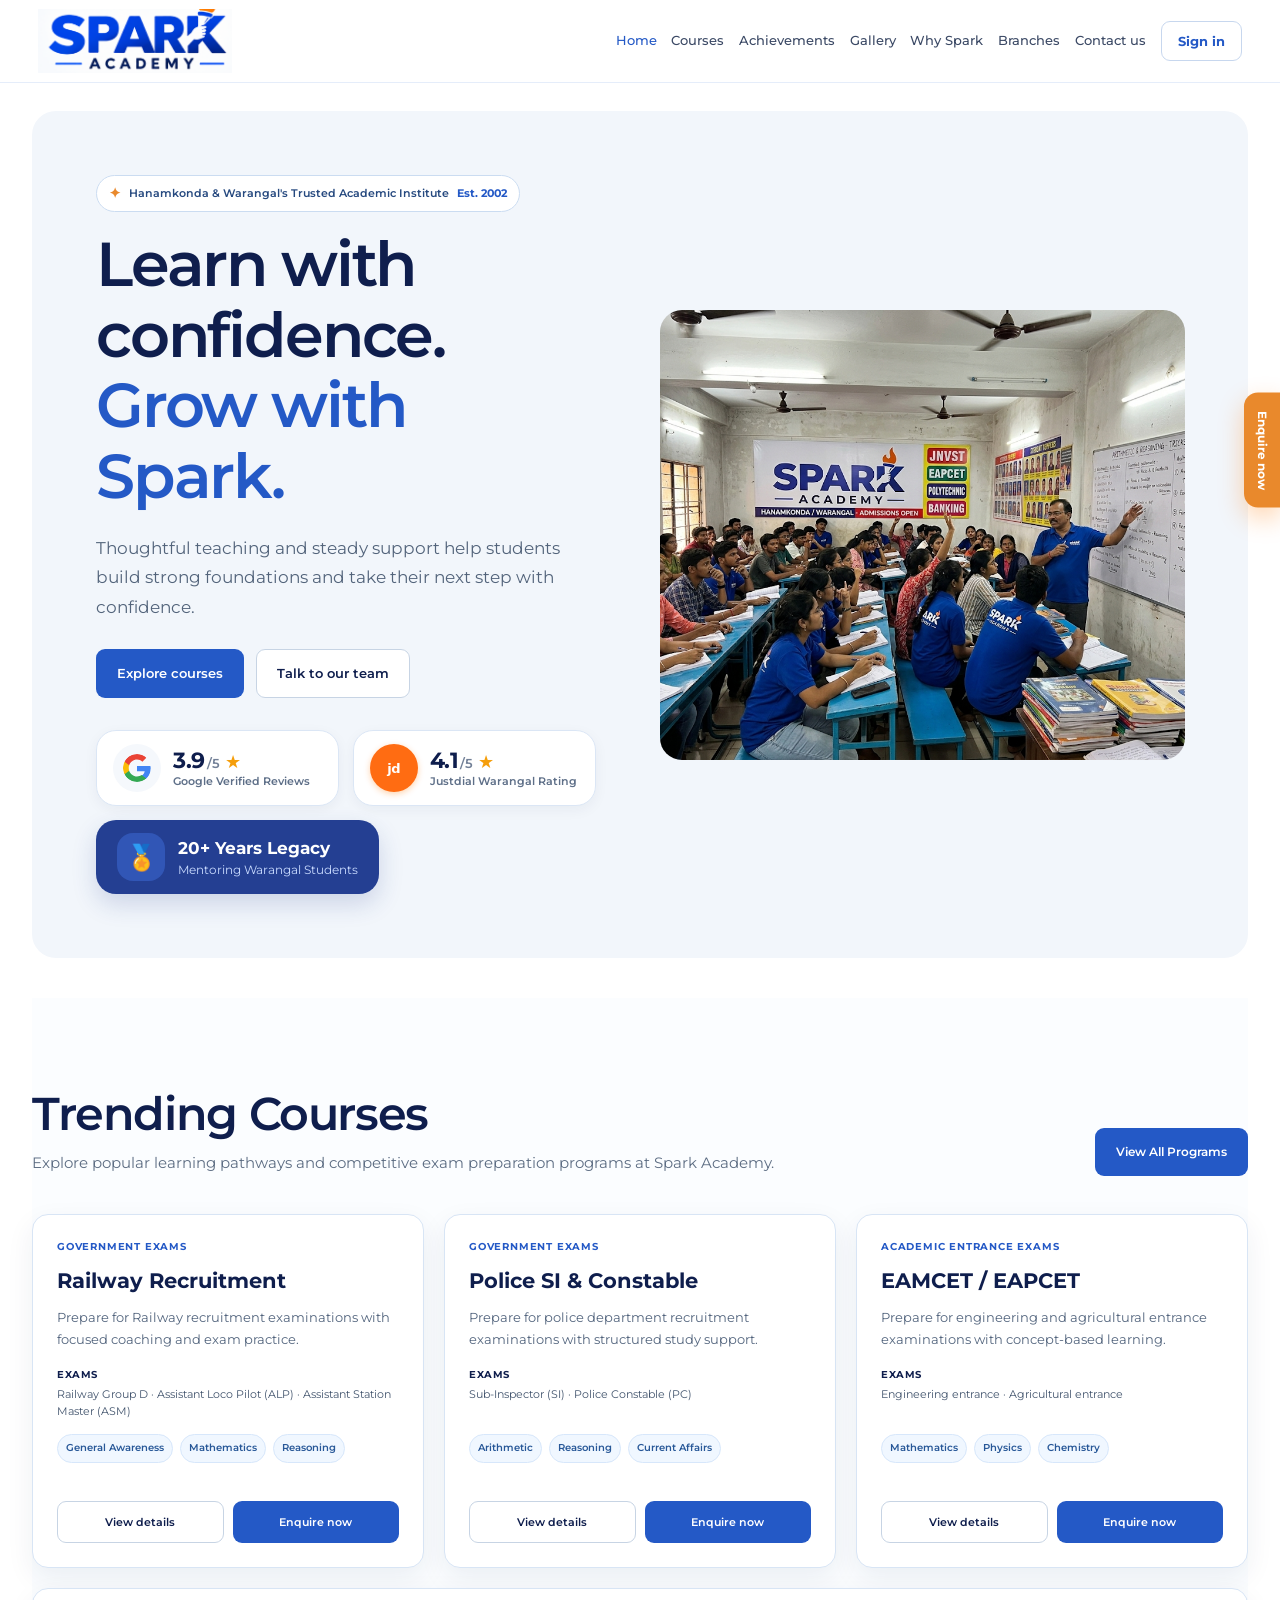
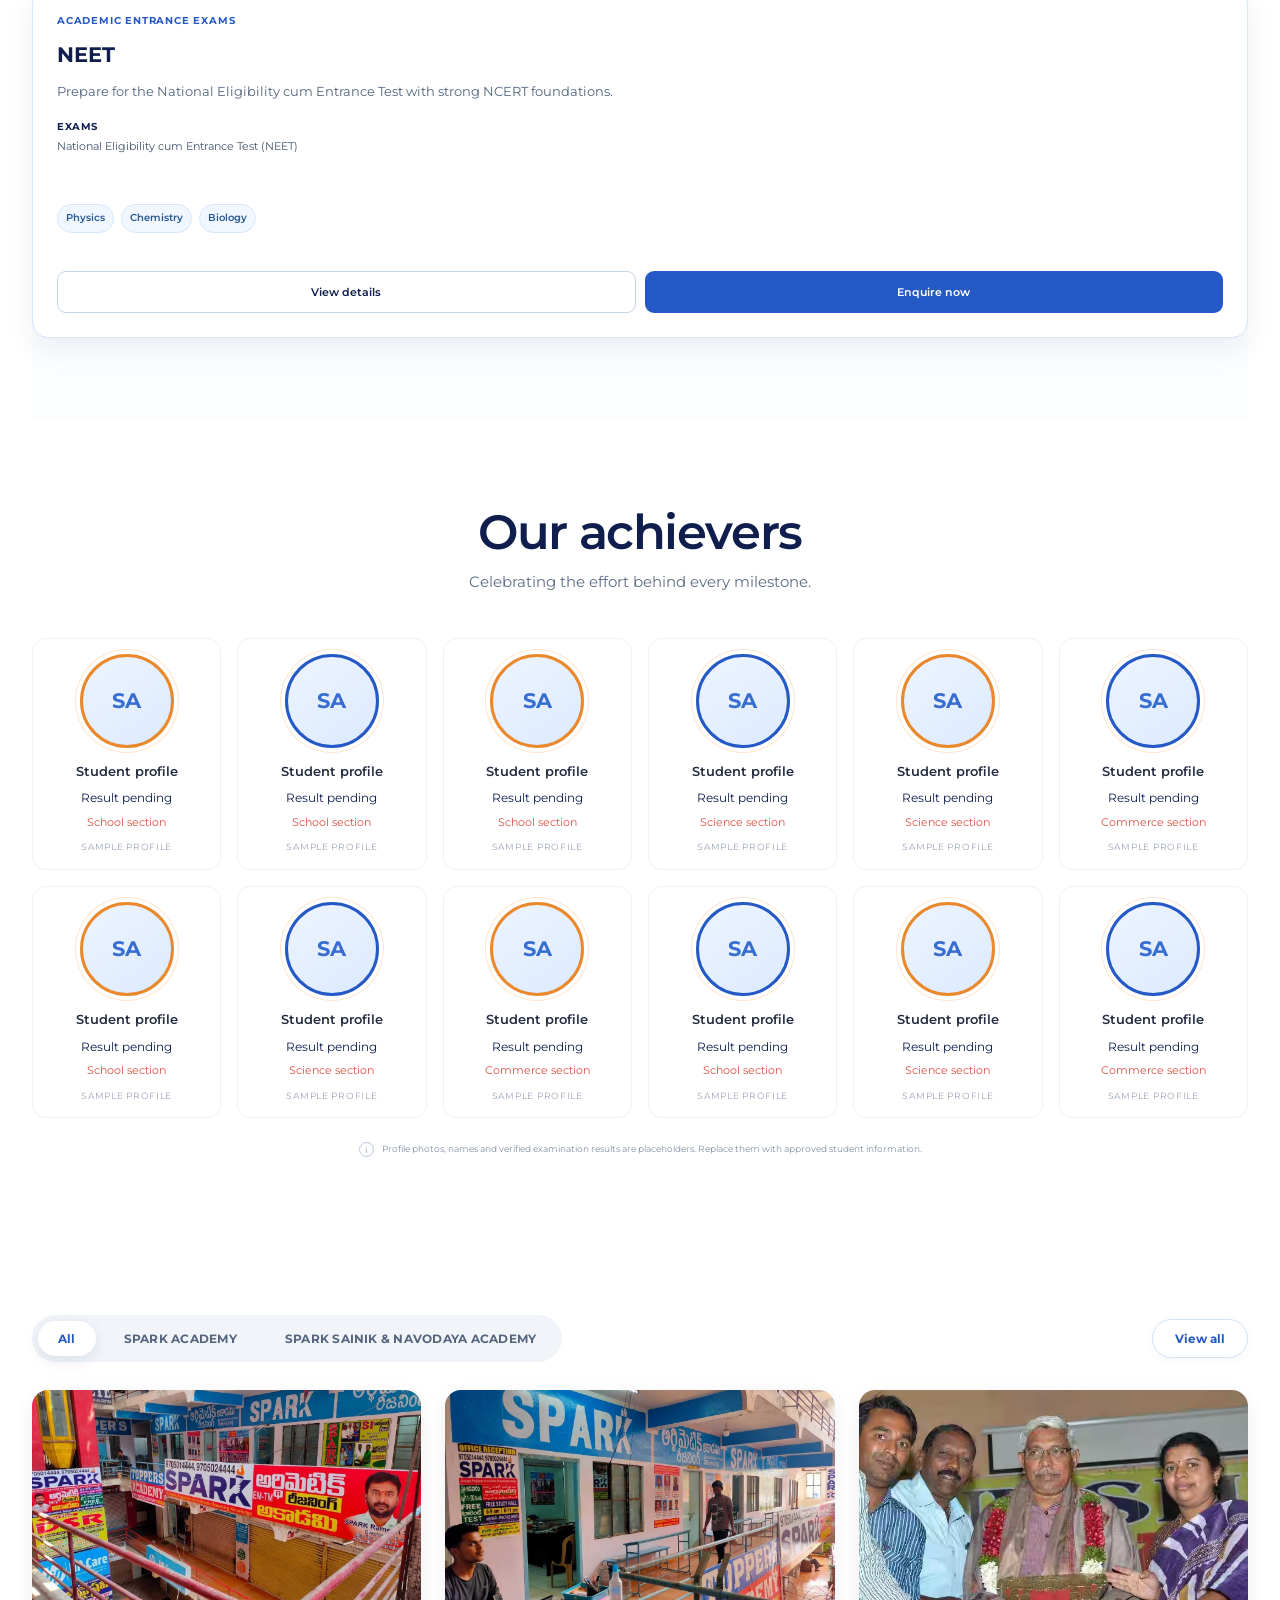
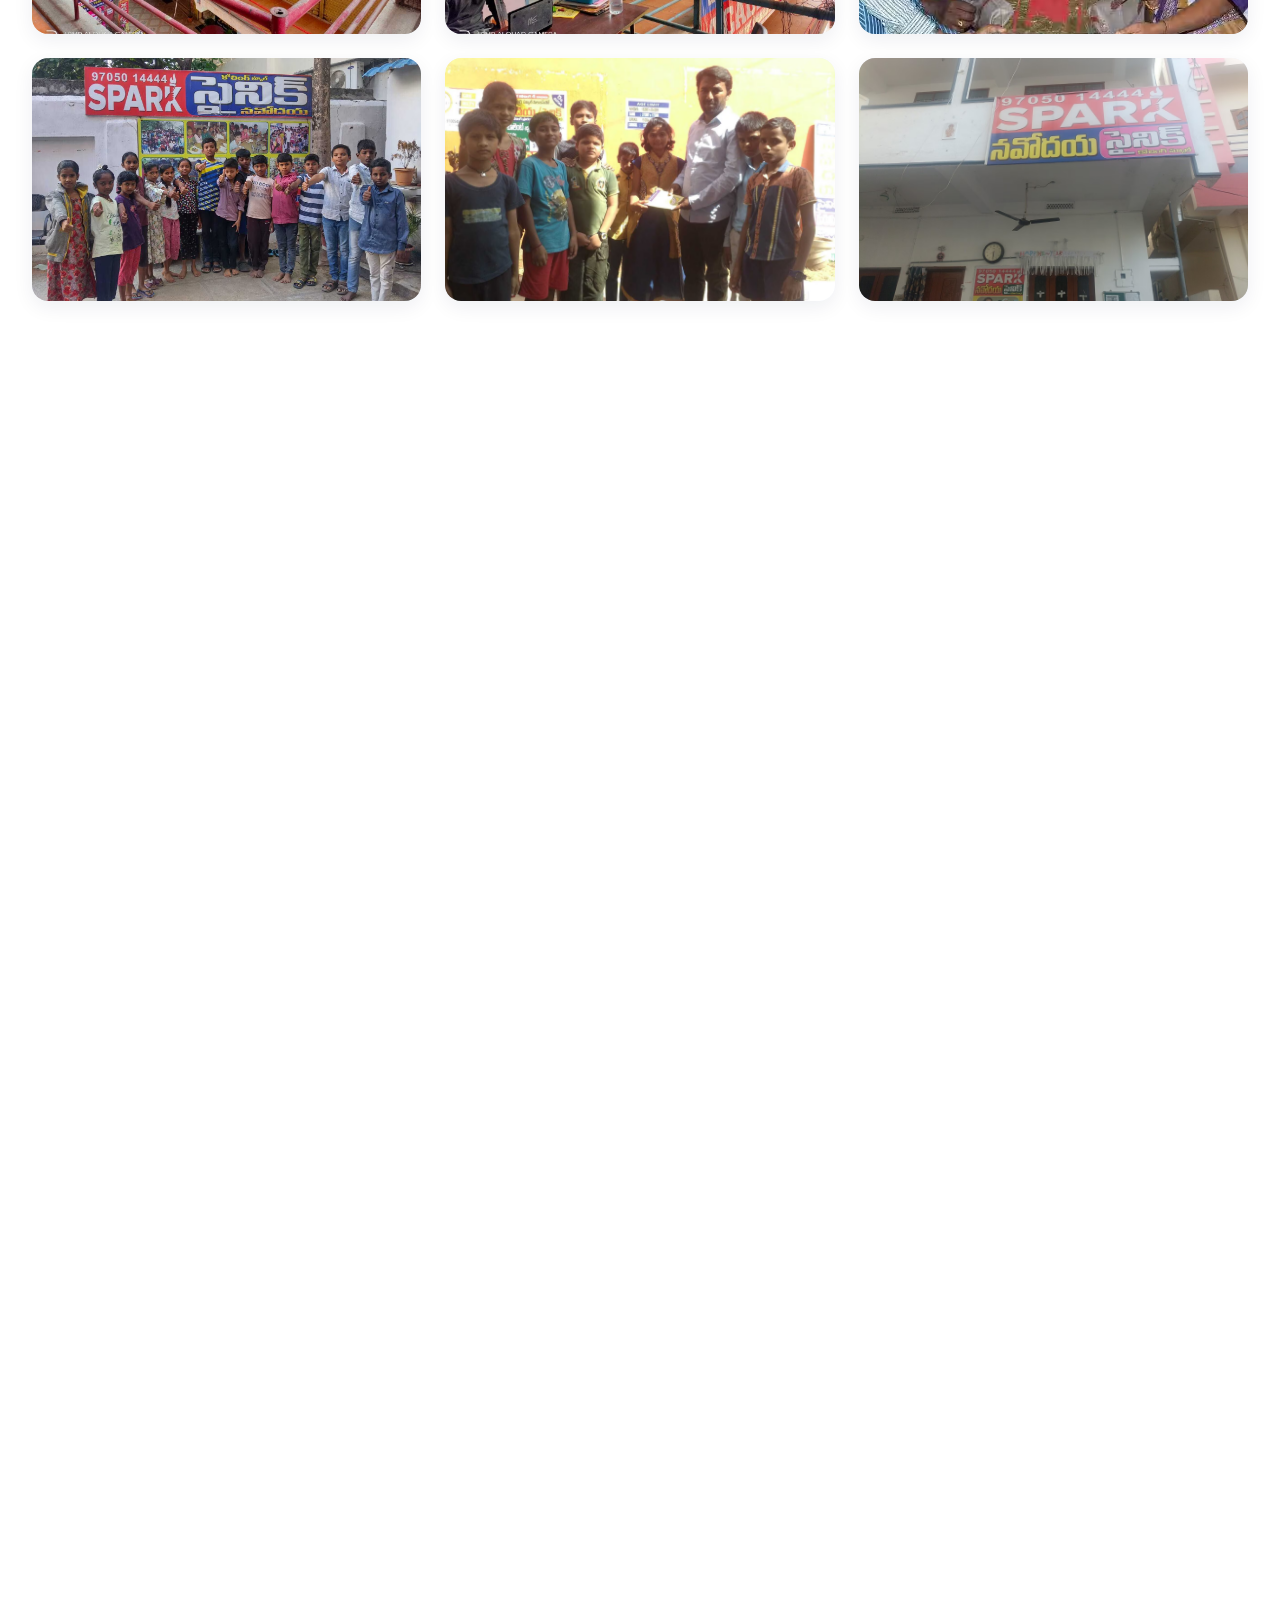
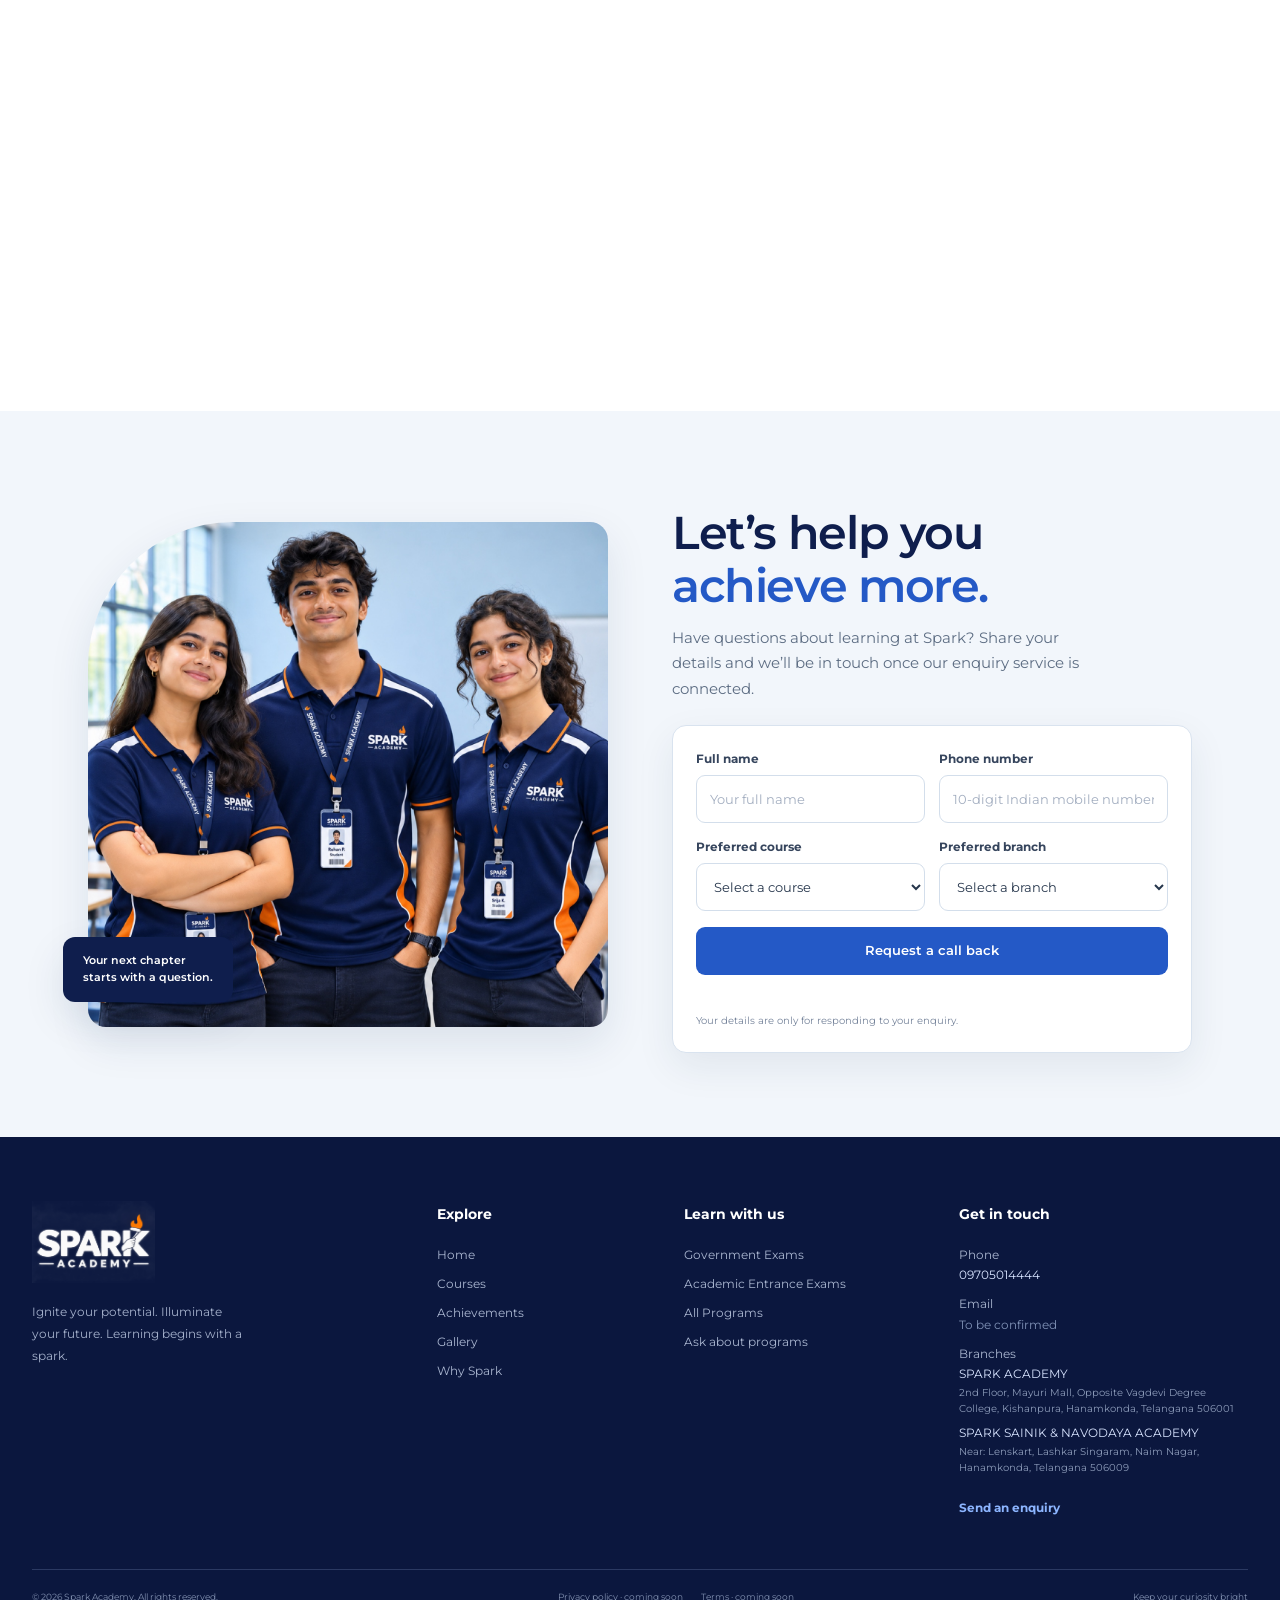
==== commit d8803281: "Refine courses gallery and mobile contact layout" ====
--- a/index.html
+++ b/index.html
@@ -38,7 +38,7 @@
           <p class="home-trust-line"><span aria-hidden="true">✦</span> Hanamkonda &amp; Warangal's Trusted Academic Institute <strong>Est. 2002</strong></p>
           <h1 id="hero-title">Learn with confidence.<br /><span>Grow with Spark.</span></h1>
           <p class="hero-lede">Thoughtful teaching and steady support help students build strong foundations and take their next step with confidence.</p>
-          <div class="hero-actions"><a class="button button-primary" href="#all-programs">Explore courses</a><a class="button button-secondary" href="#contact">Talk to our team</a></div>
+          <div class="hero-actions"><a class="button button-primary" href="courses.html">Explore courses</a><a class="button button-secondary" href="#contact">Talk to our team</a></div>
           <div class="hero-social-proof">
             <div class="rating-badge" aria-label="Google reviews: 3.9 out of 5">
               <svg class="rating-icon" viewBox="0 0 24 24" width="26" height="26" aria-hidden="true">
@@ -75,7 +75,7 @@
       </section>
 
       <section class="section section-courses" id="courses" aria-labelledby="courses-title">
-        <div class="section-head"><div><h2 id="courses-title">Trending Courses</h2><p>Explore popular learning pathways and competitive exam preparation programs at Spark Academy.</p></div><a class="button button-primary course-view-all" href="#all-programs">View All Programs</a></div>
+        <div class="section-head"><div><h2 id="courses-title">Trending Courses</h2><p>Explore popular learning pathways and competitive exam preparation programs at Spark Academy.</p></div><a class="button button-primary course-view-all" href="courses.html">View All Programs</a></div>
         <div class="course-grid" id="trending-courses" aria-live="polite"></div>
       </section>
 
@@ -99,10 +99,8 @@
       </section>
 
       <section class="section gallery-section" id="gallery" aria-label="Spark Academy gallery">
-        <div class="gallery-toolbar"><div class="gallery-filters" role="group" aria-label="Filter gallery"><button class="filter-button active" data-filter="all">All</button><button class="filter-button" data-filter="spark-academy">SPARK ACADEMY</button><button class="filter-button" data-filter="sainik-navodaya">SPARK SAINIK &amp; NAVODAYA ACADEMY</button></div><button class="view-all-gallery" type="button" data-filter="all" aria-label="View all gallery images">View all</button></div>
+        <div class="gallery-toolbar"><div class="gallery-filters" role="group" aria-label="Filter gallery"><button class="filter-button active" data-filter="all">All</button><button class="filter-button" data-filter="spark-academy">SPARK ACADEMY</button><button class="filter-button" data-filter="sainik-navodaya">SPARK SAINIK &amp; NAVODAYA ACADEMY</button></div><a class="view-all-gallery" href="gallery.html" aria-label="View all gallery images">View all</a></div>
         <div class="gallery-grid gallery-branch-grid">
-          <button class="gallery-item" data-category="spark-academy" data-image="assets/Gallery/SA/1.avif" data-caption="Spark Academy"><img src="assets/Gallery/SA/1.avif" alt="Spark Academy gallery image 1" loading="lazy" /></button>
-          <button class="gallery-item" data-category="spark-academy" data-image="assets/Gallery/SA/2.avif" data-caption="Spark Academy"><img src="assets/Gallery/SA/2.avif" alt="Spark Academy gallery image 2" loading="lazy" /></button>
           <button class="gallery-item" data-category="spark-academy" data-image="assets/Gallery/SA/3.jpg" data-caption="Spark Academy"><img src="assets/Gallery/SA/3.jpg" alt="Spark Academy gallery image 3" loading="lazy" /></button>
           <button class="gallery-item" data-category="spark-academy" data-image="assets/Gallery/SA/4.avif" data-caption="Spark Academy"><img src="assets/Gallery/SA/4.avif" alt="Spark Academy gallery image 4" loading="lazy" /></button>
           <button class="gallery-item" data-category="spark-academy" data-image="assets/Gallery/SA/5.avif" data-caption="Spark Academy"><img src="assets/Gallery/SA/5.avif" alt="Spark Academy gallery image 5" loading="lazy" /></button>
@@ -122,8 +120,6 @@
           <div class="branch-details"><div class="branch-tabs" role="tablist" aria-label="Choose a branch"><button class="branch-tab active" id="branch-tab-1" role="tab" aria-selected="true" aria-controls="branch-panel" data-branch="0"><span>01</span> SPARK ACADEMY</button><button class="branch-tab" id="branch-tab-2" role="tab" aria-selected="false" aria-controls="branch-panel" data-branch="1"><span>02</span> SPARK SAINIK &amp; NAVODAYA ACADEMY</button></div><div class="branch-panel" id="branch-panel" role="tabpanel" aria-labelledby="branch-tab-1"><span class="branch-label">Selected location</span><h3 id="branch-name">SPARK ACADEMY</h3><p class="branch-address" id="branch-address">2nd Floor, Mayuri Mall, Opposite Vagdevi Degree College, Kishanpura, Hanamkonda, Telangana 506001</p><div class="branch-meta"><div><div><small>Phone</small><strong id="branch-phone">09705014444</strong></div></div><div><div><small>Hours</small><strong id="branch-hours">6:00 PM – 8:30 PM</strong></div></div><div><div><small>Facilities</small><strong id="branch-facilities">Classroom Coaching, Entrance Exam Preparation &amp; Guidance</strong></div></div></div><div class="branch-actions"><a class="button button-primary" id="directions-link" href="https://maps.app.goo.gl/TscFoT3Ga7LkWBci8" target="_blank" rel="noopener noreferrer">Get directions</a><a class="text-link" id="branch-call-link" href="tel:+919705014444">Call this branch</a></div><p class="placeholder-note">Hours and contact details are shown as supplied by Spark Academy.</p></div></div>
         </div></div></section>
 
-      <section class="all-programs-section" id="all-programs" aria-labelledby="all-programs-title"><div class="section"><div class="all-programs-head"><h2 id="all-programs-title">All Courses Offered by Spark Academy</h2><p>Explore government exam and academic entrance preparation programs designed around the subjects and examinations you want to prepare for.</p><div class="course-filters" role="group" aria-label="Filter courses"><button class="course-filter active" data-course-filter="all">All Courses</button><button class="course-filter" data-course-filter="Government Exams">Government Exams</button><button class="course-filter" data-course-filter="Academic Entrance Exams">Academic Entrance Exams</button></div></div><div class="course-grid all-course-grid" id="all-courses" aria-live="polite"></div></div></section>
-
       <section class="contact-section" id="contact" aria-labelledby="contact-title"><div class="section contact-inner"><div class="contact-visual"><img src="assets/contact-students.jpg?v=2" alt="Two female students and one male student wearing Spark Academy navy uniforms with orange trim and chest logos" loading="lazy" /><div class="contact-quote"><p>Your next chapter<br />starts with a question.</p></div></div><div class="contact-content"><h2 id="contact-title">Let’s help you<br /><em>achieve more.</em></h2><p>Have questions about learning at Spark? Share your details and we’ll be in touch once our enquiry service is connected.</p><form id="enquiry-form" novalidate>
           <label class="field"><span>Full name</span><input type="text" name="name" placeholder="Your full name" autocomplete="name" required minlength="2" /></label>
           <label class="field"><span>Phone number</span><input type="tel" name="phone" placeholder="10-digit Indian mobile number" autocomplete="tel" inputmode="tel" required /></label>
@@ -133,7 +129,7 @@
         </form></div></div></section>
     </main>
 
-    <footer class="site-footer"><div class="footer-main section"><div class="footer-brand"><a href="#home"><img src="Spark_Academy_Logo_Kit/Invert-transparent.png" alt="Spark Academy" /></a><p>Ignite your potential. Illuminate your future. Learning begins with a spark.</p></div><div class="footer-col"><h3>Explore</h3><a href="#home">Home</a><a href="#courses">Courses</a><a href="#achievements">Achievements</a><a href="#gallery">Gallery</a><a href="#why-spark">Why Spark</a></div><div class="footer-col"><h3>Learn with us</h3><a href="#all-programs">Government Exams</a><a href="#all-programs">Academic Entrance Exams</a><a href="#all-programs">All Programs</a><a href="#contact">Ask about programs</a></div><div class="footer-col footer-contact"><h3>Get in touch</h3><p>Phone <span><a href="tel:+919705014444">09705014444</a></span></p><p>Email <span>To be confirmed</span></p><p>Branches <span><a href="https://maps.app.goo.gl/TscFoT3Ga7LkWBci8" target="_blank" rel="noopener noreferrer">SPARK ACADEMY</a><small>2nd Floor, Mayuri Mall, Opposite Vagdevi Degree College, Kishanpura, Hanamkonda, Telangana 506001</small><a href="https://maps.app.goo.gl/YpjZ6mbHEwefvYYW9" target="_blank" rel="noopener noreferrer">SPARK SAINIK &amp; NAVODAYA ACADEMY</a><small>Near: Lenskart, Lashkar Singaram, Naim Nagar, Hanamkonda, Telangana 506009</small></span></p><a class="footer-enquire" href="#contact">Send an enquiry</a></div></div><div class="footer-bottom section"><span>© <span id="copyright-year">2026</span> Spark Academy. All rights reserved.</span><div><a href="#contact" title="Privacy policy details to be added">Privacy policy · coming soon</a><a href="#contact" title="Terms and conditions to be added">Terms · coming soon</a></div><span class="footer-tagline">Keep your curiosity bright</span></div></footer>
+    <footer class="site-footer"><div class="footer-main section"><div class="footer-brand"><a href="#home"><img src="Spark_Academy_Logo_Kit/Invert-transparent.png" alt="Spark Academy" /></a><p>Ignite your potential. Illuminate your future. Learning begins with a spark.</p></div><div class="footer-col"><h3>Explore</h3><a href="#home">Home</a><a href="#courses">Courses</a><a href="#achievements">Achievements</a><a href="#gallery">Gallery</a><a href="#why-spark">Why Spark</a></div><div class="footer-col"><h3>Learn with us</h3><a href="courses.html">Government Exams</a><a href="courses.html">Academic Entrance Exams</a><a href="courses.html">All Programs</a><a href="#contact">Ask about programs</a></div><div class="footer-col footer-contact"><h3>Get in touch</h3><p>Phone <span><a href="tel:+919705014444">09705014444</a></span></p><p>Email <span>To be confirmed</span></p><p>Branches <span><a href="https://maps.app.goo.gl/TscFoT3Ga7LkWBci8" target="_blank" rel="noopener noreferrer">SPARK ACADEMY</a><small>2nd Floor, Mayuri Mall, Opposite Vagdevi Degree College, Kishanpura, Hanamkonda, Telangana 506001</small><a href="https://maps.app.goo.gl/YpjZ6mbHEwefvYYW9" target="_blank" rel="noopener noreferrer">SPARK SAINIK &amp; NAVODAYA ACADEMY</a><small>Near: Lenskart, Lashkar Singaram, Naim Nagar, Hanamkonda, Telangana 506009</small></span></p><a class="footer-enquire" href="#contact">Send an enquiry</a></div></div><div class="footer-bottom section"><span>© <span id="copyright-year">2026</span> Spark Academy. All rights reserved.</span><div><a href="#contact" title="Privacy policy details to be added">Privacy policy · coming soon</a><a href="#contact" title="Terms and conditions to be added">Terms · coming soon</a></div><span class="footer-tagline">Keep your curiosity bright</span></div></footer>
 
     <a class="floating-enquire" href="#contact" aria-label="Enquire with Spark Academy">Enquire now</a>
     <div class="lightbox" id="lightbox" aria-hidden="true"><button class="lightbox-close" aria-label="Close image viewer">×</button><button class="lightbox-prev" aria-label="Previous image">‹</button><figure><img src="" alt="" /><figcaption></figcaption></figure><button class="lightbox-next" aria-label="Next image">›</button></div>
--- a/styles.css
+++ b/styles.css
@@ -198,6 +198,15 @@
 .all-programs-head p{max-width:720px;margin:14px 0 24px;color:#596b84;font-size:15px;line-height:1.75}
 @media(max-width:760px){.nav-signin{min-height:38px;margin-top:4px;padding:9px 14px;font-size:12px}.all-programs-section{padding:62px 0 70px}.all-programs-head{margin-bottom:24px}.all-programs-head p{font-size:14px}}
 
+/* Dedicated courses and gallery pages keep the home page focused. */
+.gallery-page{background:#fbfdff}.gallery-page-intro{padding:56px 0 12px}.gallery-page-intro h1{margin:0;color:var(--navy);font-size:clamp(36px,5vw,58px);line-height:1.1;letter-spacing:-.04em}.gallery-page-intro p{max-width:620px;margin:14px 0 0;color:#596b84;font-size:15px;line-height:1.7}.gallery-page .gallery-full{padding-top:42px}.gallery-page .gallery-toolbar{margin-bottom:30px}
+
+/* Centre the contact experience within a comfortable reading width. */
+.contact-inner{grid-template-columns:minmax(0,520px) minmax(0,520px);justify-content:center;gap:clamp(34px,5vw,72px)}
+.contact-content{width:100%;max-width:520px;justify-self:center}.contact-visual{width:100%;max-width:520px;justify-self:center}
+@media(max-width:760px){.gallery-page-intro{padding:36px 0 4px}.gallery-page-intro h1{font-size:38px}.gallery-page-intro p{font-size:14px}.gallery-page .gallery-full{padding-top:28px}.contact-inner{grid-template-columns:1fr;gap:28px;justify-content:stretch}.contact-visual{max-width:460px;height:clamp(300px,82vw,410px);margin-inline:auto}.contact-content{max-width:560px;margin-inline:auto}.contact-content h2,.contact-content>p{text-align:center}.contact-content form{width:100%}.contact-quote{left:8px;bottom:12px}.contact-quote p{text-align:left}.contact-section{padding-block:52px 60px}}
+@media(max-width:420px){.contact-inner{gap:22px}.contact-visual{height:280px}.contact-content h2{font-size:34px}.contact-content form{padding:16px!important}.gallery-page-intro{padding-top:28px}}
+
 /* Wider page containers with restrained outer gutters. */
 @media(min-width:761px){
   .section,.section-shell{width:min(1340px,calc(100% - 64px))}
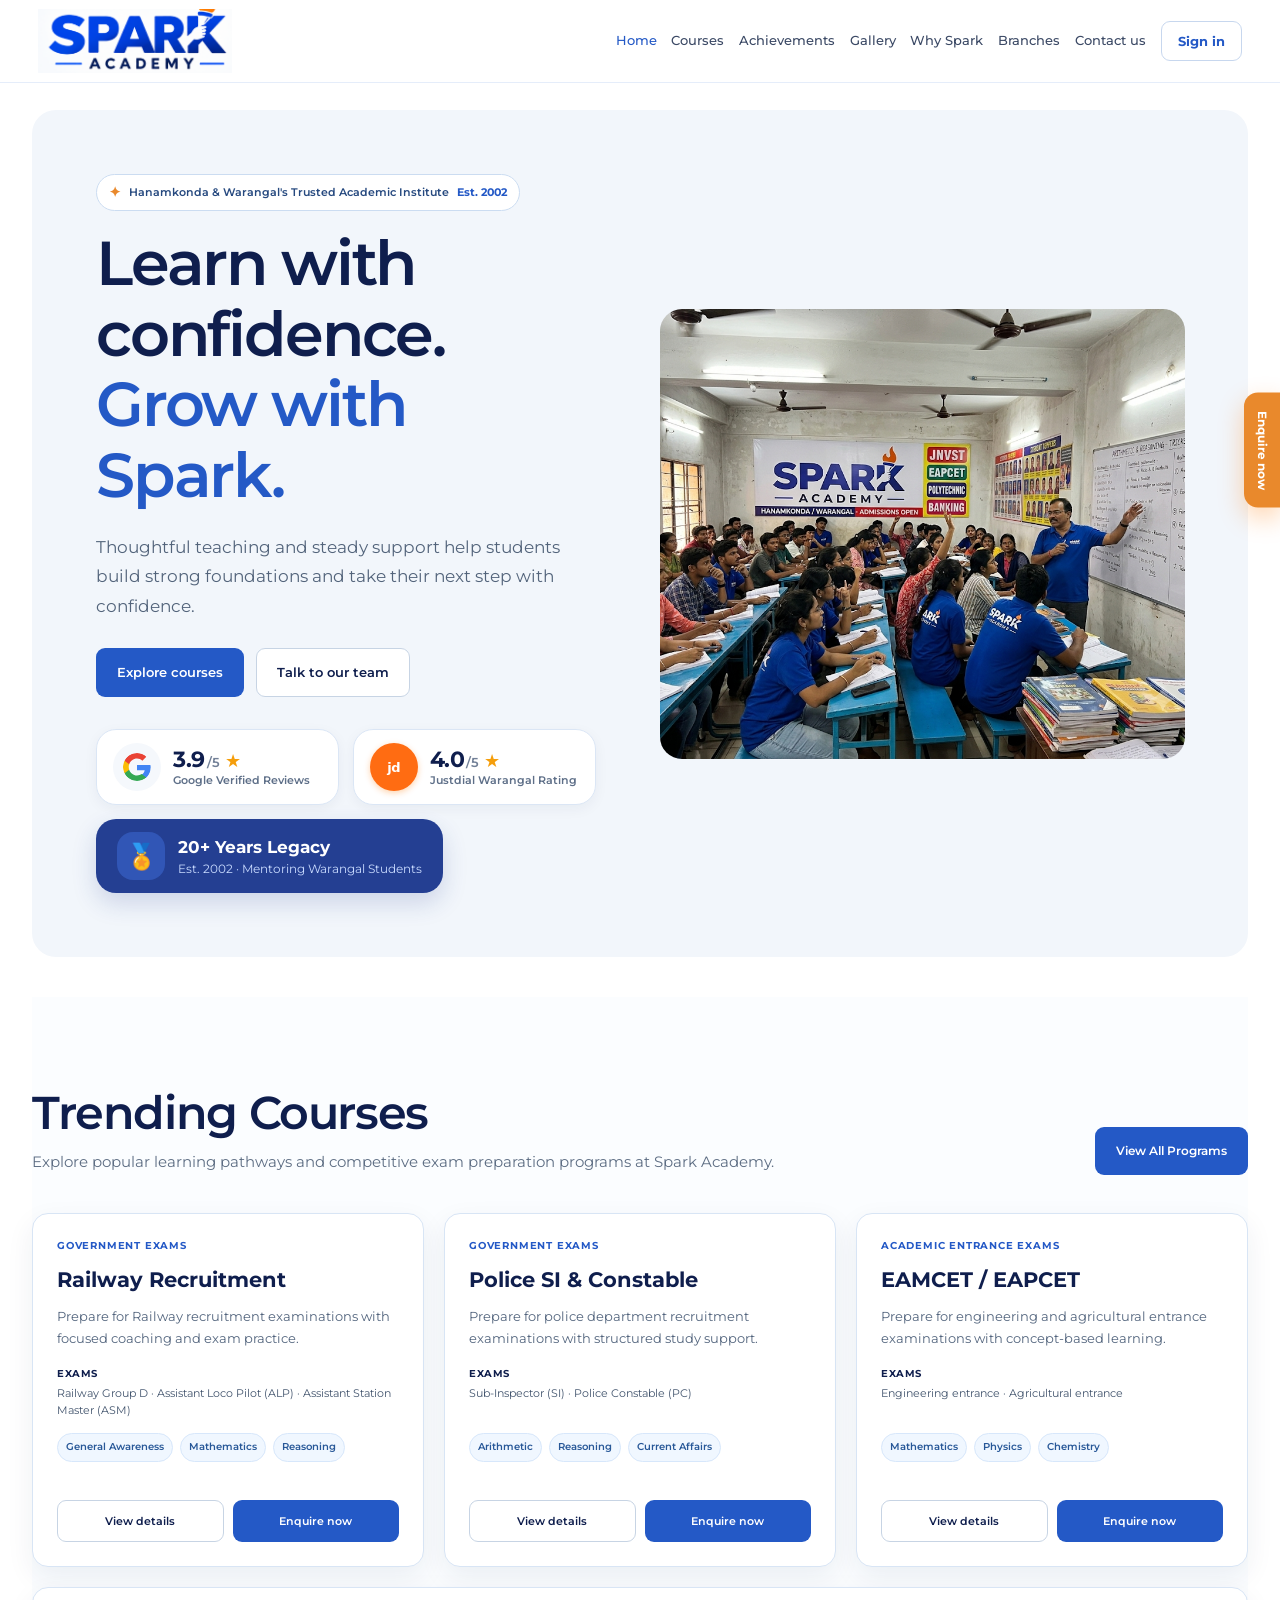
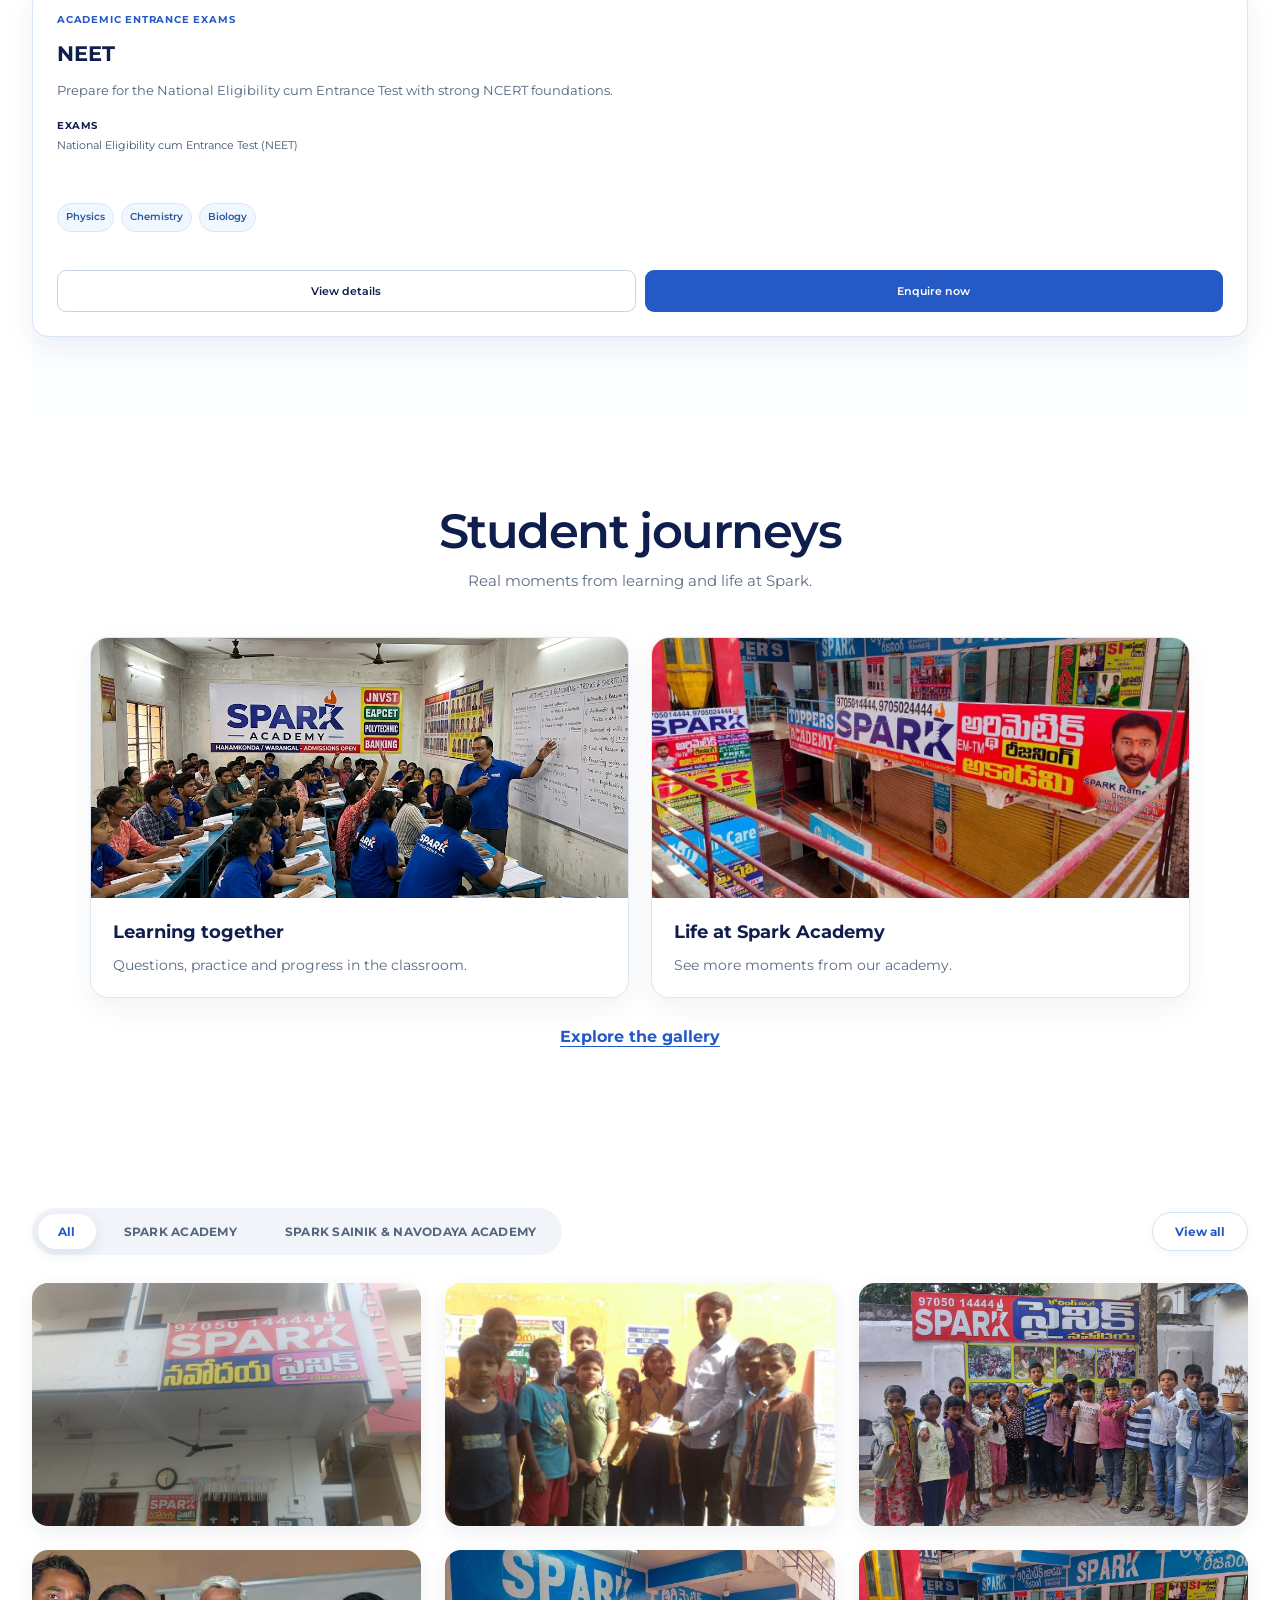
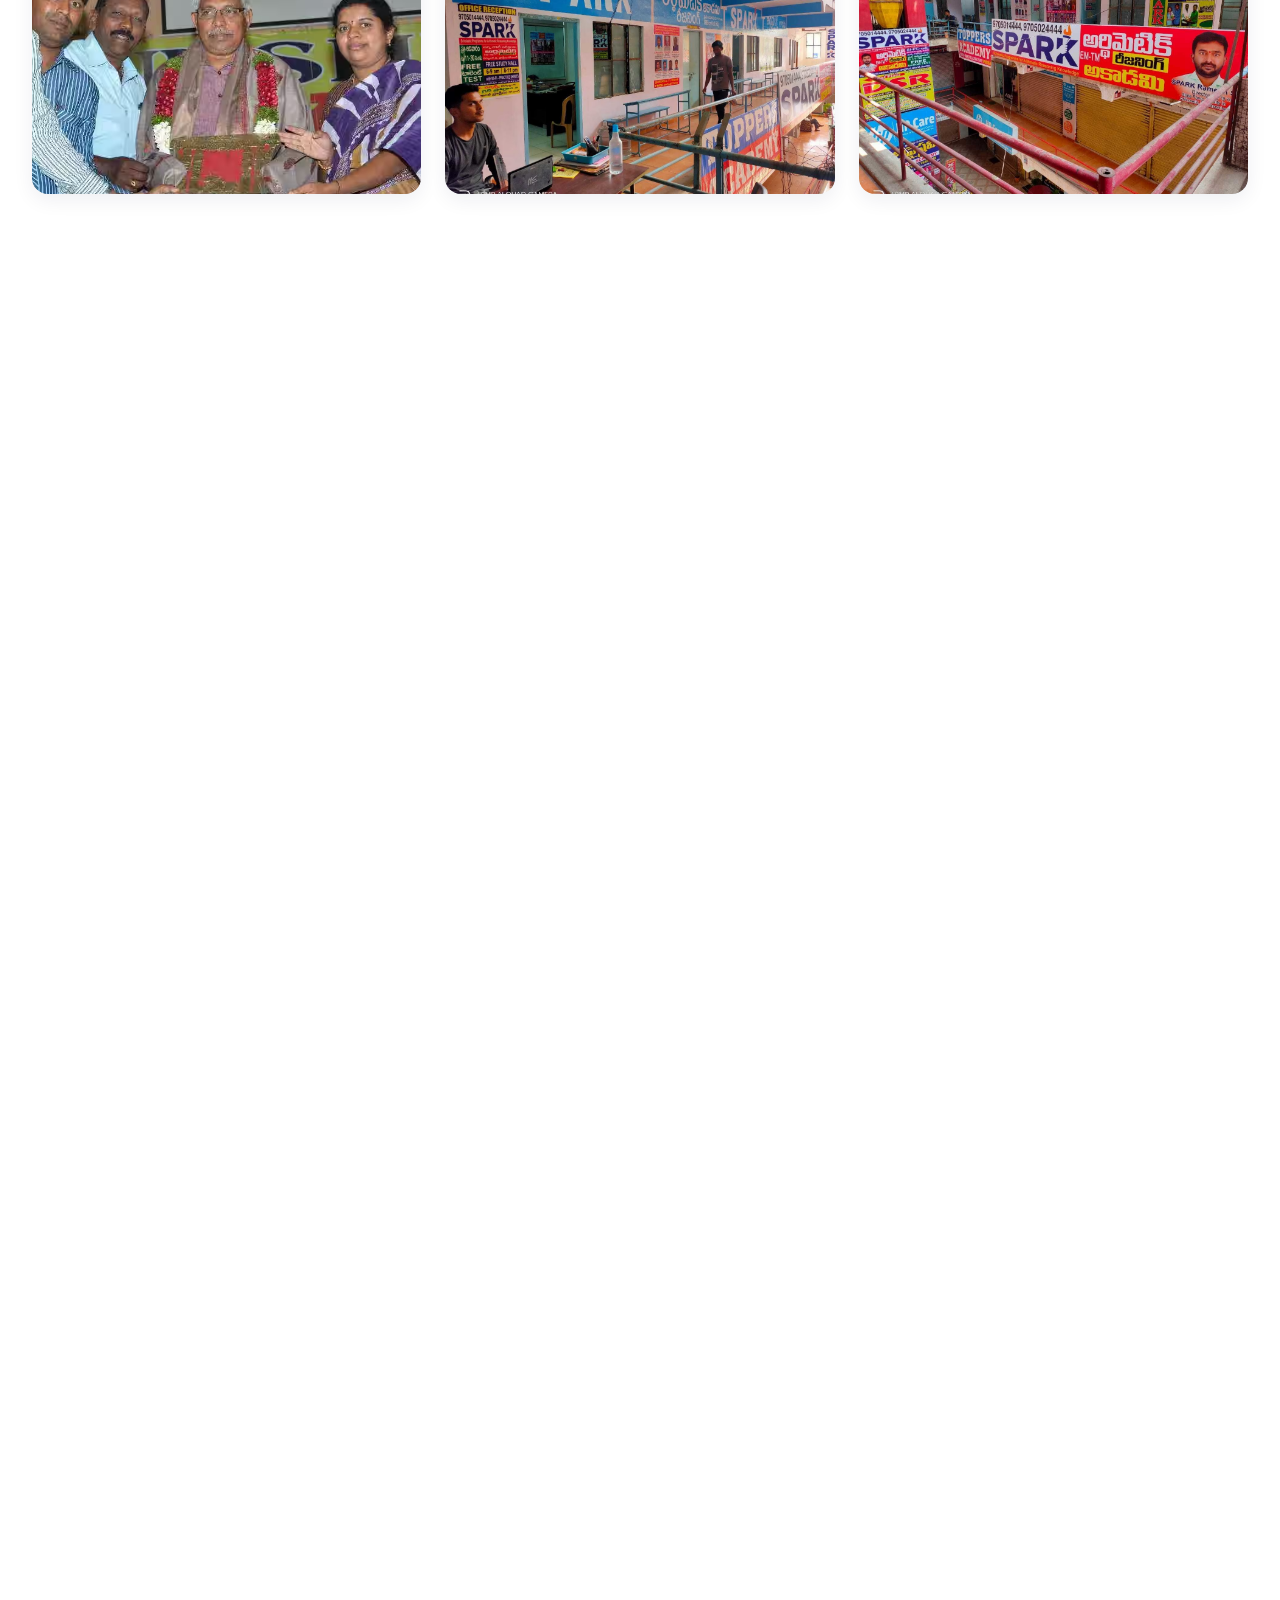
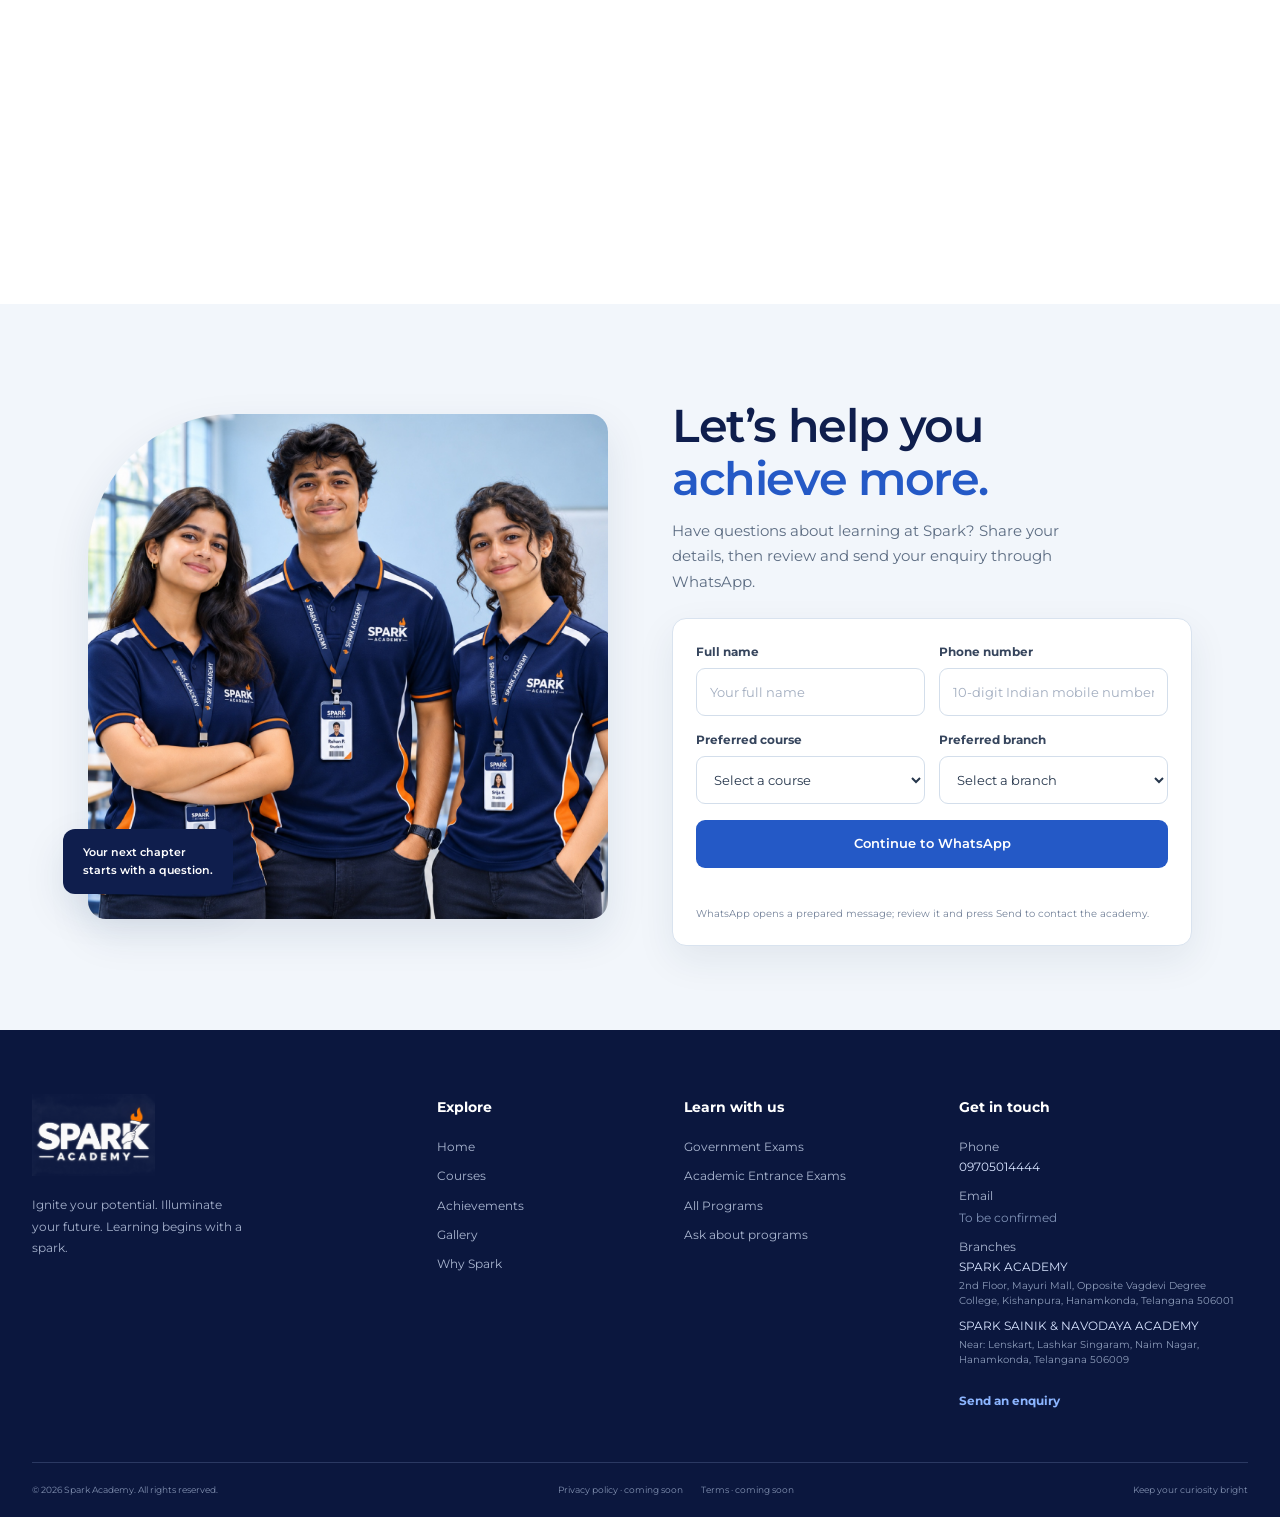
==== commit a94128b1: "Improve enquiry flow student stories and mobile course discovery" ====
--- a/index.html
+++ b/index.html
@@ -16,7 +16,7 @@
     <link rel="icon" href="assets/favicon.png" type="image/png" />
     <link rel="stylesheet" href="styles.css" />
     <script type="application/ld+json">
-      {"@context":"https://schema.org","@type":"EducationalOrganization","name":"Spark Academy","logo":"Spark_Academy_Logo_Kit/transparent.png","description":"An academy focused on student learning and academic growth."}
+      {"@context":"https://schema.org","@graph":[{"@type":"EducationalOrganization","name":"Spark Academy","logo":"Spark_Academy_Logo_Kit/transparent.png","telephone":"+91-9705014444","address":{"@type":"PostalAddress","streetAddress":"2nd Floor, Mayuri Mall, Opposite Vagdevi Degree College, Kishanpura","addressLocality":"Hanamkonda","addressRegion":"Telangana","postalCode":"506001","addressCountry":"IN"},"hasMap":"https://maps.app.goo.gl/TscFoT3Ga7LkWBci8"},{"@type":"EducationalOrganization","name":"Spark Sainik & Navodaya Academy","telephone":"+91-9705014444","address":{"@type":"PostalAddress","streetAddress":"Near Lenskart, Lashkar Singaram, Naim Nagar","addressLocality":"Hanamkonda","addressRegion":"Telangana","postalCode":"506009","addressCountry":"IN"},"hasMap":"https://maps.app.goo.gl/a8Kw5Pf4PTekgMdQ9"}]}
     </script>
   </head>
   <body>
@@ -27,7 +27,7 @@
         <button class="menu-toggle" type="button" aria-label="Open navigation" aria-expanded="false" aria-controls="primary-nav"><span></span><span></span><span></span></button>
         <nav class="primary-nav" id="primary-nav" aria-label="Primary navigation">
           <a href="#home" class="nav-link active">Home</a><a href="#courses" class="nav-link">Courses</a><a href="#achievements" class="nav-link">Achievements</a><a href="#gallery" class="nav-link">Gallery</a><a href="#why-spark" class="nav-link">Why Spark</a><a href="#branches" class="nav-link">Branches</a>
-          <a href="#contact" class="nav-link">Contact us</a><a href="#" class="nav-signin">Sign in</a>
+          <a href="#contact" class="nav-link">Contact us</a><a href="https://tutorly-roan.vercel.app/signin" class="nav-signin">Sign in</a>
         </nav>
       </div>
     </header>
@@ -40,7 +40,7 @@
           <p class="hero-lede">Thoughtful teaching and steady support help students build strong foundations and take their next step with confidence.</p>
           <div class="hero-actions"><a class="button button-primary" href="courses.html">Explore courses</a><a class="button button-secondary" href="#contact">Talk to our team</a></div>
           <div class="hero-social-proof">
-            <div class="rating-badge" aria-label="Google reviews: 3.9 out of 5">
+            <a class="rating-badge" href="https://maps.app.goo.gl/TscFoT3Ga7LkWBci8" target="_blank" rel="noopener noreferrer" aria-label="View Spark Academy on Google Maps; displayed rating 3.9 out of 5">
               <svg class="rating-icon" viewBox="0 0 24 24" width="26" height="26" aria-hidden="true">
                 <path fill="#4285F4" d="M23.745 12.27c0-.7-.06-1.4-.19-2.07H12v4.51h6.6c-.29 1.52-1.14 2.8-2.4 3.65v3.03h3.88c2.27-2.09 3.665-5.17 3.665-9.12z"/>
                 <path fill="#34A853" d="M12 24c3.24 0 5.95-1.08 7.93-2.92l-3.88-3.03c-1.08.72-2.45 1.16-4.05 1.16-3.12 0-5.77-2.1-6.72-4.93H1.25v3.13C3.26 21.36 7.33 24 12 24z"/>
@@ -54,21 +54,21 @@
                 </div>
                 <small>Google Verified Reviews</small>
               </div>
-            </div>
+            </a>
 
-            <div class="rating-badge" aria-label="Justdial rating: 4.1 out of 5">
+            <a class="rating-badge" href="https://www.justdial.com/Warangal/Spark-Arithmetic-Reasoning-Academy-Opposite-Vaagdevi-Degree-College-Hanamkonda/9999PX870-X870-140327175326-P2W6_BZDET/reviews" target="_blank" rel="noopener noreferrer" aria-label="View Spark Academy reviews on Justdial; displayed rating 4.0 out of 5">
               <span class="rating-icon jd-badge" aria-hidden="true">
                 <span class="jd-text">jd</span>
               </span>
               <div class="rating-details">
                 <div class="rating-score-row">
-                  <strong>4.1</strong><span class="rating-scale">/5</span>
+                  <strong>4.0</strong><span class="rating-scale">/5</span>
                   <span class="rating-star">★</span>
                 </div>
                 <small>Justdial Warangal Rating</small>
               </div>
-            </div>
-            <div class="legacy-badge" aria-label="20 plus years legacy mentoring Warangal students"><span class="legacy-icon" aria-hidden="true">🏅</span><div><strong>20+ Years Legacy</strong><small>Mentoring Warangal Students</small></div></div>
+            </a>
+            <div class="legacy-badge" aria-label="Established 2002, more than 20 years mentoring Warangal students"><span class="legacy-icon" aria-hidden="true">🏅</span><div><strong>20+ Years Legacy</strong><small>Est. 2002 · Mentoring Warangal Students</small></div></div>
           </div>
         </div>
         <div class="hero-visual"><img class="hero-photo" src="assets/home-classroom.png" alt="Spark Academy teacher guiding students in a classroom" fetchpriority="high" /></div>
@@ -80,27 +80,17 @@
       </section>
 
       <section class="achievement-section" id="achievements" aria-labelledby="achievements-title">
-        <div class="section"><div class="achievement-title"><h2 id="achievements-title">Our achievers</h2><p>Celebrating the effort behind every milestone.</p></div>
-          <div class="achiever-grid">
-            <article class="achiever-card"><span class="profile-placeholder">SA</span><strong>Student profile</strong><span class="result-placeholder">Result pending</span><small>School section</small><em>Sample profile</em></article>
-            <article class="achiever-card"><span class="profile-placeholder">SA</span><strong>Student profile</strong><span class="result-placeholder">Result pending</span><small>School section</small><em>Sample profile</em></article>
-            <article class="achiever-card"><span class="profile-placeholder">SA</span><strong>Student profile</strong><span class="result-placeholder">Result pending</span><small>School section</small><em>Sample profile</em></article>
-            <article class="achiever-card"><span class="profile-placeholder">SA</span><strong>Student profile</strong><span class="result-placeholder">Result pending</span><small>Science section</small><em>Sample profile</em></article>
-            <article class="achiever-card"><span class="profile-placeholder">SA</span><strong>Student profile</strong><span class="result-placeholder">Result pending</span><small>Science section</small><em>Sample profile</em></article>
-            <article class="achiever-card"><span class="profile-placeholder">SA</span><strong>Student profile</strong><span class="result-placeholder">Result pending</span><small>Commerce section</small><em>Sample profile</em></article>
-            <article class="achiever-card"><span class="profile-placeholder">SA</span><strong>Student profile</strong><span class="result-placeholder">Result pending</span><small>School section</small><em>Sample profile</em></article>
-            <article class="achiever-card"><span class="profile-placeholder">SA</span><strong>Student profile</strong><span class="result-placeholder">Result pending</span><small>Science section</small><em>Sample profile</em></article>
-            <article class="achiever-card"><span class="profile-placeholder">SA</span><strong>Student profile</strong><span class="result-placeholder">Result pending</span><small>Commerce section</small><em>Sample profile</em></article>
-            <article class="achiever-card"><span class="profile-placeholder">SA</span><strong>Student profile</strong><span class="result-placeholder">Result pending</span><small>School section</small><em>Sample profile</em></article>
-            <article class="achiever-card"><span class="profile-placeholder">SA</span><strong>Student profile</strong><span class="result-placeholder">Result pending</span><small>Science section</small><em>Sample profile</em></article>
-            <article class="achiever-card"><span class="profile-placeholder">SA</span><strong>Student profile</strong><span class="result-placeholder">Result pending</span><small>Commerce section</small><em>Sample profile</em></article>
-          </div><p class="data-note"><span>i</span> Profile photos, names and verified examination results are placeholders. Replace them with approved student information.</p>
+        <div class="section"><div class="achievement-title"><h2 id="achievements-title">Student journeys</h2><p>Real moments from learning and life at Spark.</p></div>
+          <div class="journey-grid">
+            <article class="journey-card"><img src="assets/home-classroom.png" alt="Students taking part in a Spark Academy classroom lesson" loading="lazy"><div><h3>Learning together</h3><p>Questions, practice and progress in the classroom.</p></div></article>
+            <article class="journey-card"><img src="assets/Gallery/SA/3.jpg" alt="A moment from Spark Academy" loading="lazy"><div><h3>Life at Spark Academy</h3><p>See more moments from our academy.</p></div></article>
+          </div><a class="journey-link" href="gallery.html">Explore the gallery</a>
         </div>
       </section>
 
       <section class="section gallery-section" id="gallery" aria-label="Spark Academy gallery">
         <div class="gallery-toolbar"><div class="gallery-filters" role="group" aria-label="Filter gallery"><button class="filter-button active" data-filter="all">All</button><button class="filter-button" data-filter="spark-academy">SPARK ACADEMY</button><button class="filter-button" data-filter="sainik-navodaya">SPARK SAINIK &amp; NAVODAYA ACADEMY</button></div><a class="view-all-gallery" href="gallery.html" aria-label="View all gallery images">View all</a></div>
-        <div class="gallery-grid gallery-branch-grid">
+        <div class="gallery-grid gallery-branch-grid" data-gallery-preview="6">
           <button class="gallery-item" data-category="spark-academy" data-image="assets/Gallery/SA/3.jpg" data-caption="Spark Academy"><img src="assets/Gallery/SA/3.jpg" alt="Spark Academy gallery image 3" loading="lazy" /></button>
           <button class="gallery-item" data-category="spark-academy" data-image="assets/Gallery/SA/4.avif" data-caption="Spark Academy"><img src="assets/Gallery/SA/4.avif" alt="Spark Academy gallery image 4" loading="lazy" /></button>
           <button class="gallery-item" data-category="spark-academy" data-image="assets/Gallery/SA/5.avif" data-caption="Spark Academy"><img src="assets/Gallery/SA/5.avif" alt="Spark Academy gallery image 5" loading="lazy" /></button>
@@ -120,12 +110,12 @@
           <div class="branch-details"><div class="branch-tabs" role="tablist" aria-label="Choose a branch"><button class="branch-tab active" id="branch-tab-1" role="tab" aria-selected="true" aria-controls="branch-panel" data-branch="0"><span>01</span> SPARK ACADEMY</button><button class="branch-tab" id="branch-tab-2" role="tab" aria-selected="false" aria-controls="branch-panel" data-branch="1"><span>02</span> SPARK SAINIK &amp; NAVODAYA ACADEMY</button></div><div class="branch-panel" id="branch-panel" role="tabpanel" aria-labelledby="branch-tab-1"><span class="branch-label">Selected location</span><h3 id="branch-name">SPARK ACADEMY</h3><p class="branch-address" id="branch-address">2nd Floor, Mayuri Mall, Opposite Vagdevi Degree College, Kishanpura, Hanamkonda, Telangana 506001</p><div class="branch-meta"><div><div><small>Phone</small><strong id="branch-phone">09705014444</strong></div></div><div><div><small>Hours</small><strong id="branch-hours">6:00 PM – 8:30 PM</strong></div></div><div><div><small>Facilities</small><strong id="branch-facilities">Classroom Coaching, Entrance Exam Preparation &amp; Guidance</strong></div></div></div><div class="branch-actions"><a class="button button-primary" id="directions-link" href="https://maps.app.goo.gl/TscFoT3Ga7LkWBci8" target="_blank" rel="noopener noreferrer">Get directions</a><a class="text-link" id="branch-call-link" href="tel:+919705014444">Call this branch</a></div><p class="placeholder-note">Hours and contact details are shown as supplied by Spark Academy.</p></div></div>
         </div></div></section>
 
-      <section class="contact-section" id="contact" aria-labelledby="contact-title"><div class="section contact-inner"><div class="contact-visual"><img src="assets/contact-students.jpg?v=2" alt="Two female students and one male student wearing Spark Academy navy uniforms with orange trim and chest logos" loading="lazy" /><div class="contact-quote"><p>Your next chapter<br />starts with a question.</p></div></div><div class="contact-content"><h2 id="contact-title">Let’s help you<br /><em>achieve more.</em></h2><p>Have questions about learning at Spark? Share your details and we’ll be in touch once our enquiry service is connected.</p><form id="enquiry-form" novalidate>
+      <section class="contact-section" id="contact" aria-labelledby="contact-title"><div class="section contact-inner"><div class="contact-visual"><img src="assets/contact-students.jpg?v=2" alt="Two female students and one male student wearing Spark Academy navy uniforms with orange trim and chest logos" loading="lazy" /><div class="contact-quote"><p>Your next chapter<br />starts with a question.</p></div></div><div class="contact-content"><h2 id="contact-title">Let’s help you<br /><em>achieve more.</em></h2><p>Have questions about learning at Spark? Share your details, then review and send your enquiry through WhatsApp.</p><form id="enquiry-form" novalidate>
           <label class="field"><span>Full name</span><input type="text" name="name" placeholder="Your full name" autocomplete="name" required minlength="2" /></label>
           <label class="field"><span>Phone number</span><input type="tel" name="phone" placeholder="10-digit Indian mobile number" autocomplete="tel" inputmode="tel" required /></label>
           <label class="field"><span>Preferred course</span><select name="course" id="preferred-course" required><option value="">Select a course</option></select></label>
           <label class="field"><span>Preferred branch</span><select name="branch" required><option value="">Select a branch</option><option value="spark-academy">SPARK ACADEMY · Mayuri Mall</option><option value="sainik-navodaya">SPARK SAINIK &amp; NAVODAYA ACADEMY · Naim Nagar</option></select></label>
-          <button class="button button-primary submit-button" type="submit"><span>Request a call back</span></button><p class="form-status" id="form-status" role="status" aria-live="polite"></p><small class="form-privacy">Your details are only for responding to your enquiry.</small>
+          <button class="button button-primary submit-button" type="submit"><span>Continue to WhatsApp</span></button><p class="form-status" id="form-status" role="status" aria-live="polite"></p><small class="form-privacy">WhatsApp opens a prepared message; review it and press Send to contact the academy.</small>
         </form></div></div></section>
     </main>
 
@@ -133,6 +123,7 @@
 
     <a class="floating-enquire" href="#contact" aria-label="Enquire with Spark Academy">Enquire now</a>
     <div class="lightbox" id="lightbox" aria-hidden="true"><button class="lightbox-close" aria-label="Close image viewer">×</button><button class="lightbox-prev" aria-label="Previous image">‹</button><figure><img src="" alt="" /><figcaption></figcaption></figure><button class="lightbox-next" aria-label="Next image">›</button></div>
+    <script src="gallery-data.js"></script>
     <script src="course-data.js"></script>
     <script src="script.js?v=5" defer></script>
   </body>
--- a/styles.css
+++ b/styles.css
@@ -207,6 +207,29 @@
 @media(max-width:760px){.gallery-page-intro{padding:36px 0 4px}.gallery-page-intro h1{font-size:38px}.gallery-page-intro p{font-size:14px}.gallery-page .gallery-full{padding-top:28px}.contact-inner{grid-template-columns:1fr;gap:28px;justify-content:stretch}.contact-visual{max-width:460px;height:clamp(300px,82vw,410px);margin-inline:auto}.contact-content{max-width:560px;margin-inline:auto}.contact-content h2,.contact-content>p{text-align:center}.contact-content form{width:100%}.contact-quote{left:8px;bottom:12px}.contact-quote p{text-align:left}.contact-section{padding-block:52px 60px}}
 @media(max-width:420px){.contact-inner{gap:22px}.contact-visual{height:280px}.contact-content h2{font-size:34px}.contact-content form{padding:16px!important}.gallery-page-intro{padding-top:28px}}
 
+/* Keep navigation available on every page while visitors scroll. */
+.site-header{position:fixed;inset:0 0 auto;z-index:100;width:100%}
+body{padding-top:82px}
+@media(max-width:760px){body{padding-top:68px}}
+
+/* Compact, readable mobile entry and genuine student moments. */
+.rating-badge:focus-visible,.nav-signin:focus-visible,.course-search:focus-visible{outline:3px solid #f3a33d;outline-offset:3px}
+.journey-grid{display:grid;grid-template-columns:repeat(2,minmax(0,1fr));gap:22px;max-width:1100px;margin:auto}
+.journey-card{overflow:hidden;border:1px solid #dce7f3;border-radius:18px;background:#fff;box-shadow:0 10px 28px rgba(19,49,91,.06)}
+.journey-card img{width:100%;height:260px;object-fit:cover}
+.journey-card div{padding:20px 22px}.journey-card h3{margin:0 0 6px;color:var(--navy);font-size:18px}.journey-card p{margin:0;color:#596b84;font-size:14px}
+.journey-link{display:table;margin:26px auto 0;color:var(--blue);font-weight:700;text-decoration:underline;text-underline-offset:4px}
+.course-search-label{display:block;margin:18px 0 6px;color:var(--navy);font-size:14px;font-weight:700}
+.course-search{display:block;width:min(520px,100%);height:48px;margin:0 0 20px;padding:0 15px;border:1px solid #cbdcf1;border-radius:10px;background:#fff;color:var(--navy);font:500 15px var(--font)}
+.course-empty{padding:28px;color:#596b84;text-align:center}
+@media(max-width:760px){
+ .hero{padding:26px 22px;margin-top:12px;gap:18px}.hero-copy{padding:0}.hero h1{font-size:clamp(34px,9vw,44px);margin-bottom:12px}.hero-lede{font-size:15px;line-height:1.55}
+ .hero-actions{margin-top:18px}.hero-actions .button{min-height:48px}.hero-visual{height:clamp(210px,61vw,310px)}.hero-social-proof{margin-top:16px;display:grid;grid-template-columns:repeat(2,minmax(0,1fr));gap:8px}.rating-badge{padding:10px;gap:8px}.rating-badge .rating-icon{width:36px;height:36px;padding:6px}.rating-details small{font-size:11px}.legacy-badge{grid-column:1/-1;padding:10px 14px}.legacy-badge small{font-size:11px}
+ .journey-grid{grid-template-columns:1fr;gap:16px}.journey-card img{height:220px}.journey-card div{padding:17px}.journey-card h3{font-size:17px}.journey-card p{font-size:14px}
+ .course-card .card-kicker,.course-exams strong,.tag-row span{font-size:11px}.course-card>p,.course-exams{font-size:13px}.course-actions .button{min-height:44px!important;font-size:12px!important}.course-filter{min-height:44px;font-size:12px;padding:9px 12px}.gallery-filters .filter-button{min-height:44px;font-size:12px!important}.footer-col>a,.footer-contact p,.footer-brand p{font-size:12px}.footer-bottom{font-size:11px}
+}
+@media(max-width:420px){.hero-social-proof{grid-template-columns:1fr}.rating-badge{min-height:54px}.hero-actions .button{width:100%}.hero-actions .button-secondary{display:none}.course-actions{gap:8px!important}}
+
 /* Wider page containers with restrained outer gutters. */
 @media(min-width:761px){
   .section,.section-shell{width:min(1340px,calc(100% - 64px))}
